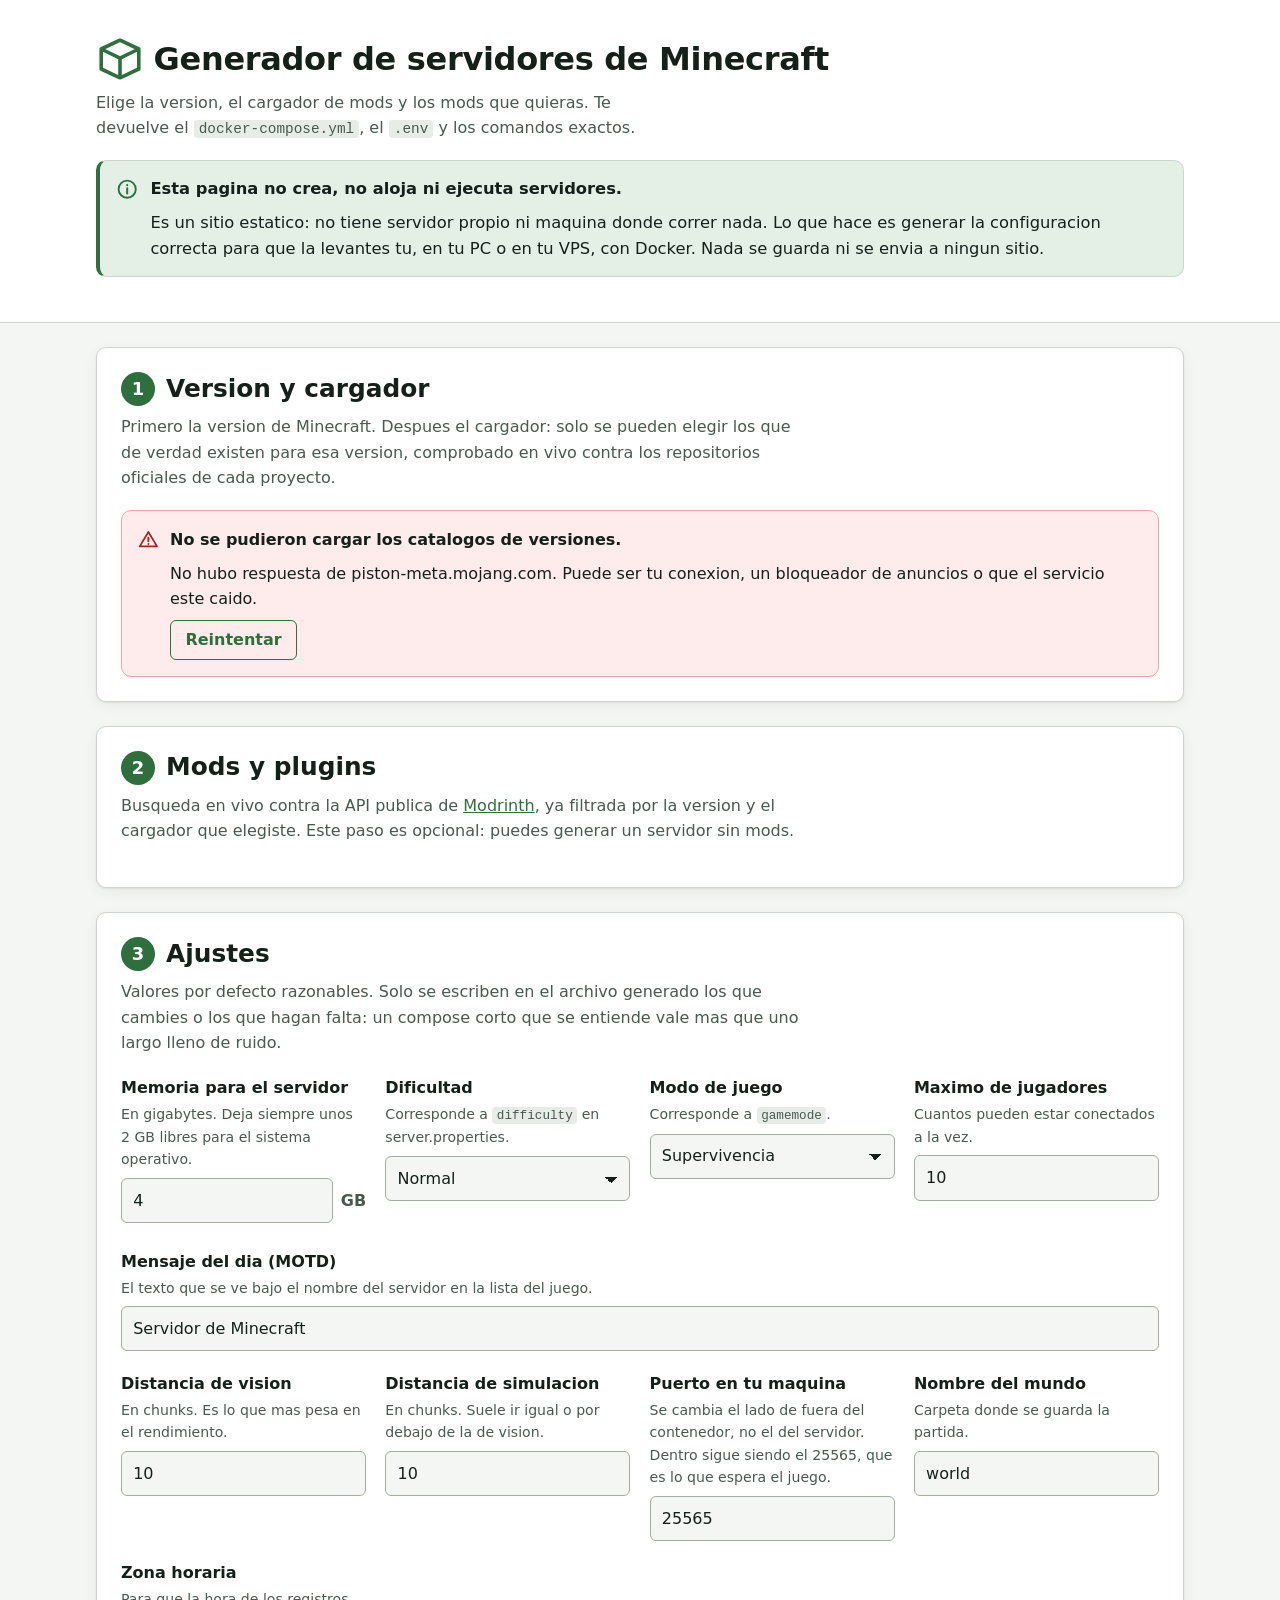
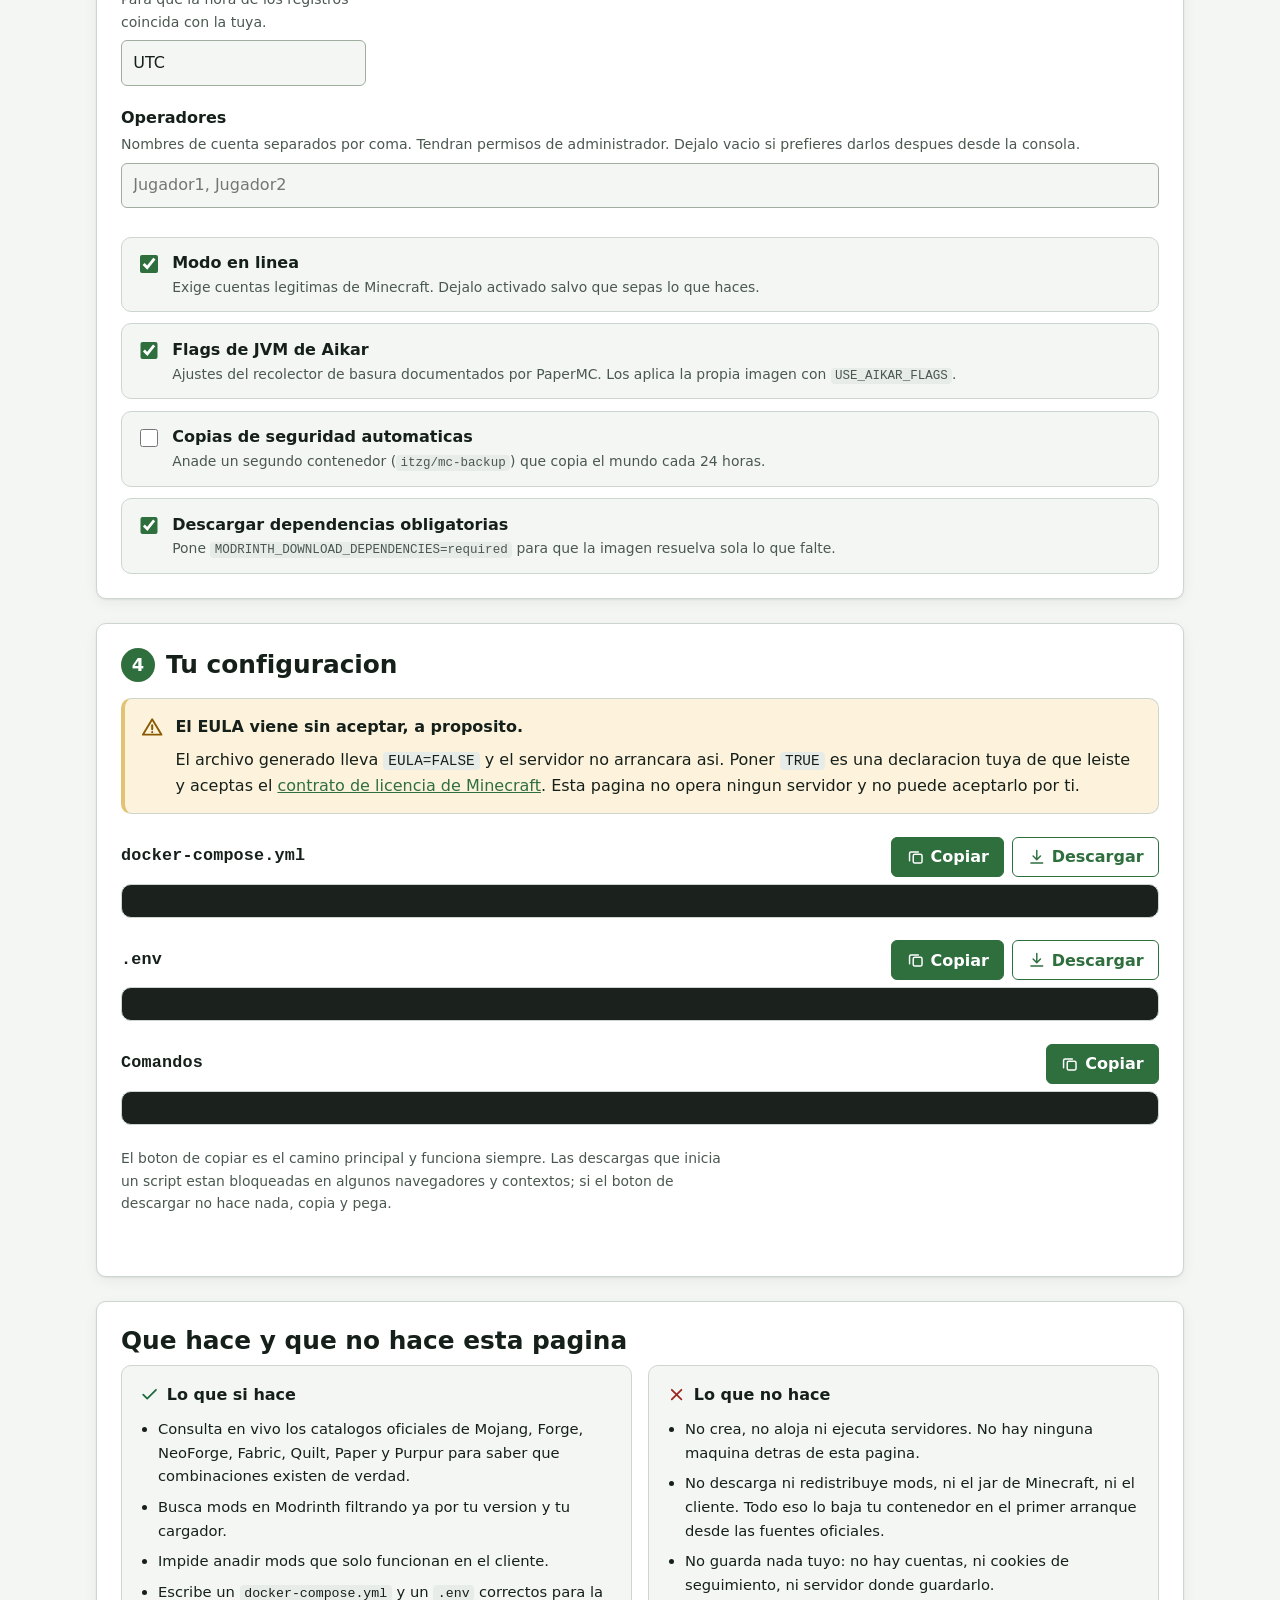
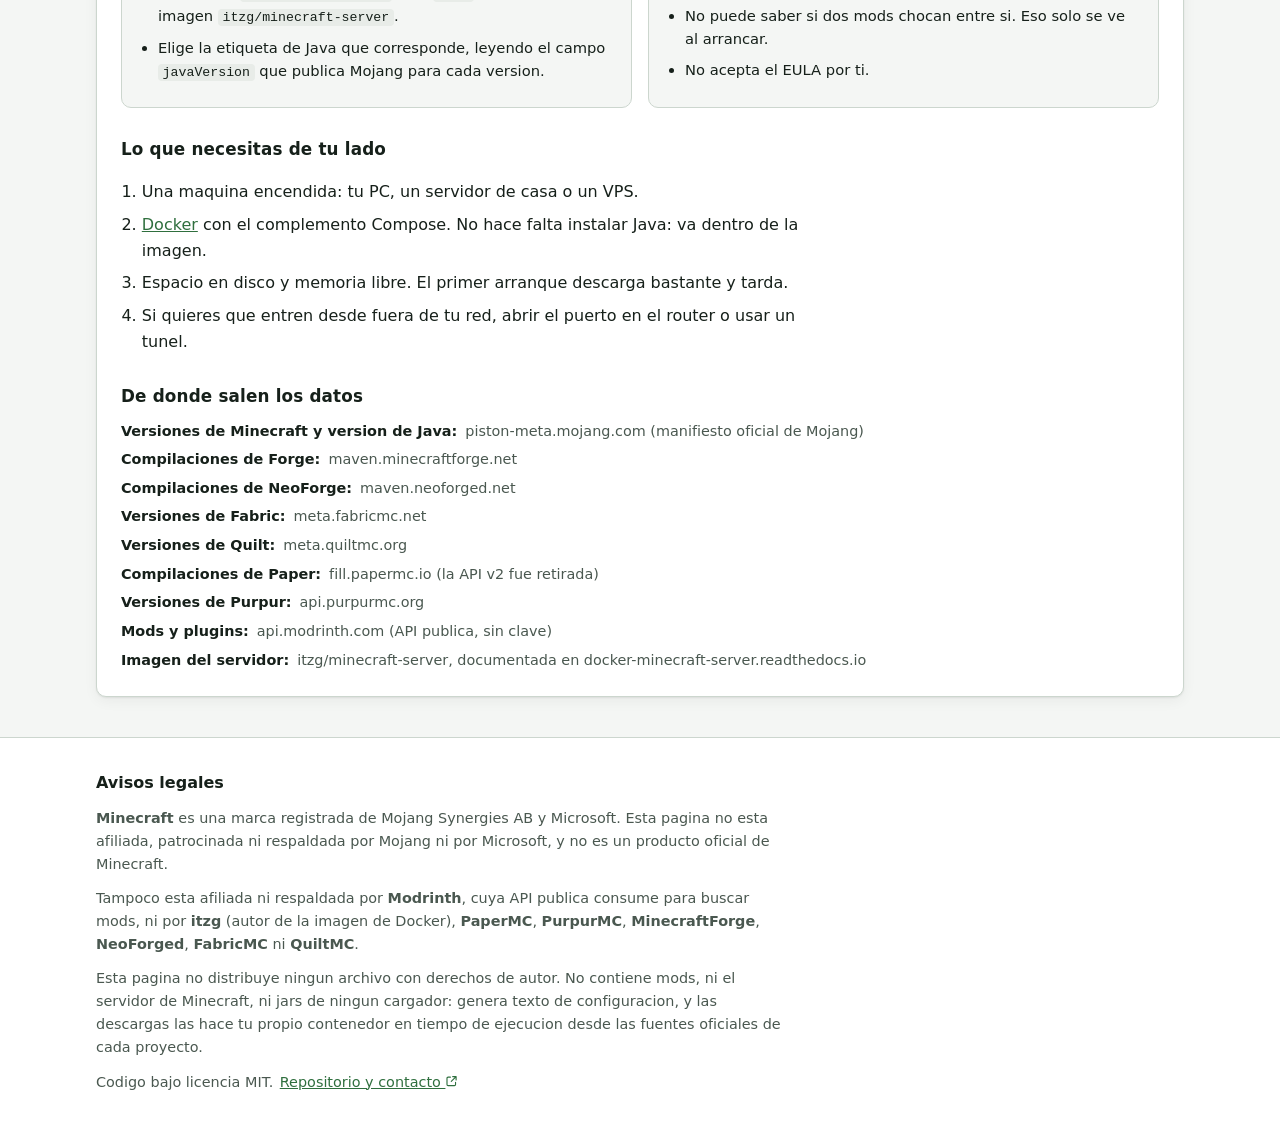
==== index.html @ 6fe2a216 "Convierte el repo en la pagina generadora de servidores La raiz pasa a ser una pagina web que genera" ====
<!doctype html>
<html lang="es">
<head>
<meta charset="utf-8">
<meta name="viewport" content="width=device-width, initial-scale=1">
<title>Generador de servidores de Minecraft</title>

<meta name="description" content="Genera la configuracion completa de un servidor de Minecraft: docker-compose.yml, .env y comandos. Elige version, cargador de mods y mods desde Modrinth. No aloja ni ejecuta servidores.">
<meta name="color-scheme" content="dark light">
<meta name="author" content="gui21657">

<meta property="og:type" content="website">
<meta property="og:site_name" content="Generador de servidores de Minecraft">
<meta property="og:title" content="Generador de servidores de Minecraft">
<meta property="og:description" content="Elige version, cargador y mods. La pagina te devuelve el docker-compose.yml, el .env y los comandos exactos. El servidor lo levantas tu.">
<meta property="og:url" content="https://gui21657.github.io/generador-minecraft/">
<meta property="og:image" content="https://gui21657.github.io/generador-minecraft/assets/img/og.png">
<meta property="og:image:width" content="1200">
<meta property="og:image:height" content="630">
<meta property="og:image:alt" content="Generador de servidores de Minecraft">
<meta property="og:locale" content="es_ES">
<meta name="twitter:card" content="summary_large_image">
<meta name="twitter:title" content="Generador de servidores de Minecraft">
<meta name="twitter:description" content="Genera docker-compose.yml, .env y comandos para tu servidor de Minecraft. No aloja ni ejecuta nada.">
<meta name="twitter:image" content="https://gui21657.github.io/generador-minecraft/assets/img/og.png">

<link rel="icon" href="assets/img/favicon.svg" type="image/svg+xml">
<link rel="canonical" href="https://gui21657.github.io/generador-minecraft/">
<link rel="stylesheet" href="assets/css/estilos.css">
</head>
<body>

<a class="saltar-al-contenido" href="#principal">Saltar al contenido</a>

<!--
  Iconos en SVG en linea. No se usan emojis ni glifos de texto como iconos:
  un emoji cambia de forma segun el sistema y no se puede teclear su color.
-->
<svg class="hoja-iconos" aria-hidden="true" focusable="false" xmlns="http://www.w3.org/2000/svg">
  <symbol id="i-check" viewBox="0 0 24 24"><path d="M20 6 9 17l-5-5" fill="none" stroke="currentColor" stroke-width="2.2" stroke-linecap="round" stroke-linejoin="round"/></symbol>
  <symbol id="i-cruz" viewBox="0 0 24 24"><path d="M18 6 6 18M6 6l12 12" fill="none" stroke="currentColor" stroke-width="2.2" stroke-linecap="round"/></symbol>
  <symbol id="i-aviso" viewBox="0 0 24 24"><path d="M12 3.5 22 20H2L12 3.5Z" fill="none" stroke="currentColor" stroke-width="2" stroke-linejoin="round"/><path d="M12 10v4.2M12 17.3v.1" fill="none" stroke="currentColor" stroke-width="2.2" stroke-linecap="round"/></symbol>
  <symbol id="i-info" viewBox="0 0 24 24"><circle cx="12" cy="12" r="9.2" fill="none" stroke="currentColor" stroke-width="2"/><path d="M12 11v5.5M12 7.6v.1" fill="none" stroke="currentColor" stroke-width="2.2" stroke-linecap="round"/></symbol>
  <symbol id="i-copiar" viewBox="0 0 24 24"><rect x="8.5" y="8.5" width="12" height="12" rx="2.2" fill="none" stroke="currentColor" stroke-width="2"/><path d="M15.5 5.5H5.5a2 2 0 0 0-2 2v10" fill="none" stroke="currentColor" stroke-width="2" stroke-linecap="round"/></symbol>
  <symbol id="i-descargar" viewBox="0 0 24 24"><path d="M12 3.5v12M7 11l5 5 5-5M4 20.5h16" fill="none" stroke="currentColor" stroke-width="2" stroke-linecap="round" stroke-linejoin="round"/></symbol>
  <symbol id="i-buscar" viewBox="0 0 24 24"><circle cx="11" cy="11" r="7" fill="none" stroke="currentColor" stroke-width="2"/><path d="m16.2 16.2 4.3 4.3" fill="none" stroke="currentColor" stroke-width="2" stroke-linecap="round"/></symbol>
  <symbol id="i-mas" viewBox="0 0 24 24"><path d="M12 5v14M5 12h14" fill="none" stroke="currentColor" stroke-width="2.2" stroke-linecap="round"/></symbol>
  <symbol id="i-quitar" viewBox="0 0 24 24"><path d="M4 7h16M9.5 7V4.8h5V7M6.5 7l1 13h9l1-13" fill="none" stroke="currentColor" stroke-width="2" stroke-linecap="round" stroke-linejoin="round"/></symbol>
  <symbol id="i-enlace" viewBox="0 0 24 24"><path d="M13.5 4.5H19.5V10.5M19.5 4.5 11 13" fill="none" stroke="currentColor" stroke-width="2" stroke-linecap="round" stroke-linejoin="round"/><path d="M18.5 14.5v4a2 2 0 0 1-2 2h-11a2 2 0 0 1-2-2v-11a2 2 0 0 1 2-2h4" fill="none" stroke="currentColor" stroke-width="2" stroke-linecap="round"/></symbol>
  <symbol id="i-bloque" viewBox="0 0 24 24"><path d="M12 2.6 21.4 7v10L12 21.4 2.6 17V7L12 2.6Z" fill="none" stroke="currentColor" stroke-width="1.8" stroke-linejoin="round"/><path d="M2.6 7 12 11.6 21.4 7M12 11.6v9.8" fill="none" stroke="currentColor" stroke-width="1.8" stroke-linejoin="round"/></symbol>
</svg>

<header class="cabecera">
  <div class="contenedor cabecera__interior">
    <h1 class="marca">
      <svg class="marca__icono" aria-hidden="true" focusable="false"><use href="#i-bloque"></use></svg>
      <span>Generador de servidores de Minecraft</span>
    </h1>
    <p class="cabecera__lema">
      Elige la version, el cargador de mods y los mods que quieras.
      Te devuelve el <code>docker-compose.yml</code>, el <code>.env</code> y los comandos exactos.
    </p>

    <div class="aviso aviso--destacado" role="note">
      <svg class="aviso__icono" aria-hidden="true" focusable="false"><use href="#i-info"></use></svg>
      <div>
        <p><strong>Esta pagina no crea, no aloja ni ejecuta servidores.</strong></p>
        <p>
          Es un sitio estatico: no tiene servidor propio ni maquina donde correr nada.
          Lo que hace es generar la configuracion correcta para que la levantes tu,
          en tu PC o en tu VPS, con Docker. Nada se guarda ni se envia a ningun sitio.
        </p>
      </div>
    </div>
  </div>
</header>

<main id="principal" class="contenedor">

  <!-- ====================== PASO 1: version y cargador ====================== -->
  <section class="paso" id="paso-version" aria-labelledby="t-paso1">
    <h2 class="paso__titulo" id="t-paso1"><span class="paso__numero">1</span> Version y cargador</h2>
    <p class="paso__intro">
      Primero la version de Minecraft. Despues el cargador: solo se pueden elegir los que
      de verdad existen para esa version, comprobado en vivo contra los repositorios
      oficiales de cada proyecto.
    </p>

    <div id="carga-catalogos" class="estado estado--cargando" role="status">
      <span class="girador" aria-hidden="true"></span>
      Consultando los catalogos oficiales de versiones y cargadores...
    </div>

    <div id="error-catalogos" class="estado estado--error" role="alert" hidden>
      <svg aria-hidden="true" focusable="false"><use href="#i-aviso"></use></svg>
      <div>
        <p><strong>No se pudieron cargar los catalogos de versiones.</strong></p>
        <p id="error-catalogos-detalle"></p>
        <button type="button" class="boton boton--secundario" id="reintentar-catalogos">Reintentar</button>
      </div>
    </div>

    <div id="bloque-version" hidden>
      <div class="campo">
        <label class="campo__etiqueta" for="version">Version de Minecraft</label>
        <p class="campo__ayuda" id="ayuda-version">
          Solo versiones estables (<em>release</em>). La lista y su orden vienen del manifiesto
          oficial de Mojang, no de una lista escrita a mano.
        </p>
        <select id="version" class="control" aria-describedby="ayuda-version"></select>
      </div>

      <p class="nota-version" id="nota-version" hidden></p>

      <fieldset class="campo campo--fieldset">
        <legend class="campo__etiqueta">Cargador</legend>
        <p class="campo__ayuda" id="ayuda-cargador">
          Un cargador en gris no existe para la version elegida. Pasa el raton
          o lee el texto de cada tarjeta para saber por que.
        </p>
        <div class="rejilla-cargadores" id="cargadores" role="radiogroup" aria-describedby="ayuda-cargador"></div>
      </fieldset>

      <div class="resumen-eleccion" id="resumen-eleccion" hidden></div>
    </div>
  </section>

  <!-- ============================ PASO 2: mods ============================= -->
  <section class="paso" id="paso-mods" aria-labelledby="t-paso2">
    <h2 class="paso__titulo" id="t-paso2"><span class="paso__numero">2</span> Mods y plugins</h2>
    <p class="paso__intro">
      Busqueda en vivo contra la API publica de <a href="https://modrinth.com/" rel="noopener noreferrer" target="_blank">Modrinth</a>,
      ya filtrada por la version y el cargador que elegiste. Este paso es opcional:
      puedes generar un servidor sin mods.
    </p>

    <div class="aviso" role="note" id="aviso-mods-desactivado" hidden>
      <svg class="aviso__icono" aria-hidden="true" focusable="false"><use href="#i-info"></use></svg>
      <div id="aviso-mods-desactivado-texto"></div>
    </div>

    <div id="bloque-mods" hidden>
      <div class="campo">
        <label class="campo__etiqueta" for="busqueda-mods">Buscar por nombre</label>
        <p class="campo__ayuda" id="ayuda-busqueda">
          Escribe al menos dos letras. Tambien puedes pegar el identificador exacto
          (el <em>slug</em> de la URL de Modrinth).
        </p>
        <div class="campo-busqueda">
          <svg class="campo-busqueda__icono" aria-hidden="true" focusable="false"><use href="#i-buscar"></use></svg>
          <input type="search" id="busqueda-mods" class="control control--busqueda" autocomplete="off"
                 placeholder="Por ejemplo: JEI, Create, Chunky" aria-describedby="ayuda-busqueda">
        </div>
      </div>

      <div id="resultados-mods" class="resultados" aria-live="polite" aria-busy="false"></div>
      <div id="paginacion-mods" class="paginacion" hidden>
        <button type="button" class="boton boton--secundario" id="mas-resultados">Ver mas resultados</button>
        <p class="paginacion__cuenta" id="cuenta-resultados"></p>
      </div>

      <h3 class="subtitulo">Mods elegidos <span class="contador" id="contador-mods">0</span></h3>
      <div id="dependencias" class="aviso aviso--atencion" role="status" hidden></div>
      <div id="incompatibles" class="aviso aviso--error" role="alert" hidden></div>
      <ul class="lista-elegidos" id="lista-elegidos">
        <li class="lista-elegidos__vacio" id="elegidos-vacio">
          Todavia no elegiste ningun mod. El servidor se generara sin mods.
        </li>
      </ul>
    </div>
  </section>

  <!-- =========================== PASO 3: ajustes =========================== -->
  <section class="paso" id="paso-ajustes" aria-labelledby="t-paso3">
    <h2 class="paso__titulo" id="t-paso3"><span class="paso__numero">3</span> Ajustes</h2>
    <p class="paso__intro">
      Valores por defecto razonables. Solo se escriben en el archivo generado los que
      cambies o los que hagan falta: un compose corto que se entiende vale mas que uno
      largo lleno de ruido.
    </p>

    <div class="rejilla-ajustes">
      <div class="campo">
        <label class="campo__etiqueta" for="memoria">Memoria para el servidor</label>
        <p class="campo__ayuda" id="ayuda-memoria">
          En gigabytes. Deja siempre unos 2 GB libres para el sistema operativo.
        </p>
        <div class="campo-unidad">
          <input type="number" id="memoria" class="control" min="1" max="64" step="1" value="4" aria-describedby="ayuda-memoria">
          <span class="campo-unidad__sufijo">GB</span>
        </div>
        <p class="campo__nota" id="nota-memoria"></p>
      </div>

      <div class="campo">
        <label class="campo__etiqueta" for="dificultad">Dificultad</label>
        <p class="campo__ayuda">Corresponde a <code>difficulty</code> en server.properties.</p>
        <select id="dificultad" class="control">
          <option value="peaceful">Pacifica</option>
          <option value="easy">Facil</option>
          <option value="normal" selected>Normal</option>
          <option value="hard">Dificil</option>
        </select>
      </div>

      <div class="campo">
        <label class="campo__etiqueta" for="modo-juego">Modo de juego</label>
        <p class="campo__ayuda">Corresponde a <code>gamemode</code>.</p>
        <select id="modo-juego" class="control">
          <option value="survival" selected>Supervivencia</option>
          <option value="creative">Creativo</option>
          <option value="adventure">Aventura</option>
          <option value="spectator">Espectador</option>
        </select>
      </div>

      <div class="campo">
        <label class="campo__etiqueta" for="max-jugadores">Maximo de jugadores</label>
        <p class="campo__ayuda">Cuantos pueden estar conectados a la vez.</p>
        <input type="number" id="max-jugadores" class="control" min="1" max="200" step="1" value="10">
      </div>

      <div class="campo campo--ancho">
        <label class="campo__etiqueta" for="motd">Mensaje del dia (MOTD)</label>
        <p class="campo__ayuda" id="ayuda-motd">
          El texto que se ve bajo el nombre del servidor en la lista del juego.
        </p>
        <input type="text" id="motd" class="control" maxlength="120" value="Servidor de Minecraft" aria-describedby="ayuda-motd">
      </div>

      <div class="campo">
        <label class="campo__etiqueta" for="distancia-vision">Distancia de vision</label>
        <p class="campo__ayuda">En chunks. Es lo que mas pesa en el rendimiento.</p>
        <input type="number" id="distancia-vision" class="control" min="3" max="32" step="1" value="10">
      </div>

      <div class="campo">
        <label class="campo__etiqueta" for="distancia-simulacion">Distancia de simulacion</label>
        <p class="campo__ayuda">En chunks. Suele ir igual o por debajo de la de vision.</p>
        <input type="number" id="distancia-simulacion" class="control" min="3" max="32" step="1" value="10">
      </div>

      <div class="campo">
        <label class="campo__etiqueta" for="puerto">Puerto en tu maquina</label>
        <p class="campo__ayuda" id="ayuda-puerto">
          Se cambia el lado de fuera del contenedor, no el del servidor. Dentro sigue
          siendo el 25565, que es lo que espera el juego.
        </p>
        <input type="number" id="puerto" class="control" min="1" max="65535" step="1" value="25565" aria-describedby="ayuda-puerto">
      </div>

      <div class="campo">
        <label class="campo__etiqueta" for="mundo">Nombre del mundo</label>
        <p class="campo__ayuda">Carpeta donde se guarda la partida.</p>
        <input type="text" id="mundo" class="control" value="world" maxlength="60">
      </div>

      <div class="campo">
        <label class="campo__etiqueta" for="zona-horaria">Zona horaria</label>
        <p class="campo__ayuda">Para que la hora de los registros coincida con la tuya.</p>
        <input type="text" id="zona-horaria" class="control" value="UTC" maxlength="60">
      </div>

      <div class="campo campo--ancho">
        <label class="campo__etiqueta" for="operadores">Operadores</label>
        <p class="campo__ayuda" id="ayuda-ops">
          Nombres de cuenta separados por coma. Tendran permisos de administrador.
          Dejalo vacio si prefieres darlos despues desde la consola.
        </p>
        <input type="text" id="operadores" class="control" placeholder="Jugador1, Jugador2" aria-describedby="ayuda-ops">
      </div>
    </div>

    <div class="opciones">
      <label class="opcion">
        <input type="checkbox" id="modo-online" checked>
        <span>
          <strong>Modo en linea</strong>
          <em>Exige cuentas legitimas de Minecraft. Dejalo activado salvo que sepas lo que haces.</em>
        </span>
      </label>

      <label class="opcion">
        <input type="checkbox" id="flags-aikar" checked>
        <span>
          <strong>Flags de JVM de Aikar</strong>
          <em>Ajustes del recolector de basura documentados por PaperMC. Los aplica la propia imagen con <code>USE_AIKAR_FLAGS</code>.</em>
        </span>
      </label>

      <label class="opcion">
        <input type="checkbox" id="copias">
        <span>
          <strong>Copias de seguridad automaticas</strong>
          <em>Anade un segundo contenedor (<code>itzg/mc-backup</code>) que copia el mundo cada 24 horas.</em>
        </span>
      </label>

      <label class="opcion">
        <input type="checkbox" id="deps-modrinth" checked>
        <span>
          <strong>Descargar dependencias obligatorias</strong>
          <em>Pone <code>MODRINTH_DOWNLOAD_DEPENDENCIES=required</code> para que la imagen resuelva sola lo que falte.</em>
        </span>
      </label>
    </div>
  </section>

  <!-- =========================== PASO 4: salida ============================ -->
  <section class="paso" id="paso-salida" aria-labelledby="t-paso4">
    <h2 class="paso__titulo" id="t-paso4"><span class="paso__numero">4</span> Tu configuracion</h2>

    <div class="aviso aviso--atencion" role="note">
      <svg class="aviso__icono" aria-hidden="true" focusable="false"><use href="#i-aviso"></use></svg>
      <div>
        <p><strong>El EULA viene sin aceptar, a proposito.</strong></p>
        <p>
          El archivo generado lleva <code>EULA=FALSE</code> y el servidor no arrancara asi.
          Poner <code>TRUE</code> es una declaracion tuya de que leiste y aceptas el
          <a href="https://aka.ms/MinecraftEULA" rel="noopener noreferrer" target="_blank">contrato de licencia de Minecraft</a>.
          Esta pagina no opera ningun servidor y no puede aceptarlo por ti.
        </p>
      </div>
    </div>

    <div class="salida">
      <div class="salida__cabecera">
        <h3 class="subtitulo" id="t-compose">docker-compose.yml</h3>
        <div class="salida__acciones">
          <button type="button" class="boton" data-copiar="codigo-compose">
            <svg aria-hidden="true" focusable="false"><use href="#i-copiar"></use></svg> Copiar
          </button>
          <button type="button" class="boton boton--secundario" data-descargar="compose">
            <svg aria-hidden="true" focusable="false"><use href="#i-descargar"></use></svg> Descargar
          </button>
        </div>
      </div>
      <pre class="codigo" tabindex="0" aria-labelledby="t-compose"><code id="codigo-compose"></code></pre>
    </div>

    <div class="salida">
      <div class="salida__cabecera">
        <h3 class="subtitulo" id="t-env">.env</h3>
        <div class="salida__acciones">
          <button type="button" class="boton" data-copiar="codigo-env">
            <svg aria-hidden="true" focusable="false"><use href="#i-copiar"></use></svg> Copiar
          </button>
          <button type="button" class="boton boton--secundario" data-descargar="env">
            <svg aria-hidden="true" focusable="false"><use href="#i-descargar"></use></svg> Descargar
          </button>
        </div>
      </div>
      <pre class="codigo" tabindex="0" aria-labelledby="t-env"><code id="codigo-env"></code></pre>
    </div>

    <div class="salida">
      <div class="salida__cabecera">
        <h3 class="subtitulo" id="t-comandos">Comandos</h3>
        <div class="salida__acciones">
          <button type="button" class="boton" data-copiar="codigo-comandos">
            <svg aria-hidden="true" focusable="false"><use href="#i-copiar"></use></svg> Copiar
          </button>
        </div>
      </div>
      <pre class="codigo" tabindex="0" aria-labelledby="t-comandos"><code id="codigo-comandos"></code></pre>
    </div>

    <p class="nota-descarga">
      El boton de copiar es el camino principal y funciona siempre. Las descargas que
      inicia un script estan bloqueadas en algunos navegadores y contextos; si el boton
      de descargar no hace nada, copia y pega.
    </p>
    <p aria-live="polite" class="aviso-copia" id="aviso-copia"></p>
  </section>

  <!-- ========================= Seccion honesta ============================= -->
  <section class="paso paso--texto" id="como-funciona" aria-labelledby="t-como">
    <h2 class="paso__titulo" id="t-como">Que hace y que no hace esta pagina</h2>

    <div class="dos-columnas">
      <div class="tarjeta-texto tarjeta-texto--si">
        <h3><svg aria-hidden="true" focusable="false"><use href="#i-check"></use></svg> Lo que si hace</h3>
        <ul>
          <li>Consulta en vivo los catalogos oficiales de Mojang, Forge, NeoForge, Fabric, Quilt, Paper y Purpur para saber que combinaciones existen de verdad.</li>
          <li>Busca mods en Modrinth filtrando ya por tu version y tu cargador.</li>
          <li>Impide anadir mods que solo funcionan en el cliente.</li>
          <li>Escribe un <code>docker-compose.yml</code> y un <code>.env</code> correctos para la imagen <code>itzg/minecraft-server</code>.</li>
          <li>Elige la etiqueta de Java que corresponde, leyendo el campo <code>javaVersion</code> que publica Mojang para cada version.</li>
        </ul>
      </div>
      <div class="tarjeta-texto tarjeta-texto--no">
        <h3><svg aria-hidden="true" focusable="false"><use href="#i-cruz"></use></svg> Lo que no hace</h3>
        <ul>
          <li>No crea, no aloja ni ejecuta servidores. No hay ninguna maquina detras de esta pagina.</li>
          <li>No descarga ni redistribuye mods, ni el jar de Minecraft, ni el cliente. Todo eso lo baja tu contenedor en el primer arranque desde las fuentes oficiales.</li>
          <li>No guarda nada tuyo: no hay cuentas, ni cookies de seguimiento, ni servidor donde guardarlo.</li>
          <li>No puede saber si dos mods chocan entre si. Eso solo se ve al arrancar.</li>
          <li>No acepta el EULA por ti.</li>
        </ul>
      </div>
    </div>

    <h3 class="subtitulo">Lo que necesitas de tu lado</h3>
    <ol class="lista-pasos">
      <li>Una maquina encendida: tu PC, un servidor de casa o un VPS.</li>
      <li><a href="https://docs.docker.com/get-docker/" rel="noopener noreferrer" target="_blank">Docker</a> con el complemento Compose. No hace falta instalar Java: va dentro de la imagen.</li>
      <li>Espacio en disco y memoria libre. El primer arranque descarga bastante y tarda.</li>
      <li>Si quieres que entren desde fuera de tu red, abrir el puerto en el router o usar un tunel.</li>
    </ol>

    <h3 class="subtitulo">De donde salen los datos</h3>
    <ul class="lista-fuentes" id="lista-fuentes"></ul>
  </section>

</main>

<footer class="pie">
  <div class="contenedor">
    <h2 class="pie__titulo">Avisos legales</h2>
    <p>
      <strong>Minecraft</strong> es una marca registrada de Mojang Synergies AB y Microsoft.
      Esta pagina no esta afiliada, patrocinada ni respaldada por Mojang ni por Microsoft,
      y no es un producto oficial de Minecraft.
    </p>
    <p>
      Tampoco esta afiliada ni respaldada por <strong>Modrinth</strong>, cuya API publica
      consume para buscar mods, ni por <strong>itzg</strong> (autor de la imagen de Docker),
      <strong>PaperMC</strong>, <strong>PurpurMC</strong>, <strong>MinecraftForge</strong>,
      <strong>NeoForged</strong>, <strong>FabricMC</strong> ni <strong>QuiltMC</strong>.
    </p>
    <p>
      Esta pagina no distribuye ningun archivo con derechos de autor. No contiene mods,
      ni el servidor de Minecraft, ni jars de ningun cargador: genera texto de
      configuracion, y las descargas las hace tu propio contenedor en tiempo de ejecucion
      desde las fuentes oficiales de cada proyecto.
    </p>
    <p class="pie__meta">
      Codigo bajo licencia MIT.
      <a href="https://github.com/gui21657/generador-minecraft" rel="noopener noreferrer" target="_blank">
        Repositorio y contacto
        <svg class="icono-en-linea" aria-hidden="true" focusable="false"><use href="#i-enlace"></use></svg>
      </a>
    </p>
  </div>
</footer>

<script src="assets/js/api.js"></script>
<script src="assets/js/compat.js"></script>
<script src="assets/js/generador.js"></script>
<script src="assets/js/mods.js"></script>
<script src="assets/js/app.js"></script>
</body>
</html>
---- assets/css/estilos.css ----
/* ==========================================================================
   Generador de servidores de Minecraft
   Hoja de estilos unica. Sin framework y sin compilacion: el sitio se publica
   tal cual en GitHub Pages, asi que todo lo que hay aqui tiene que funcionar
   en el navegador sin ningun paso previo.
   ========================================================================== */

/* --------------------------------------------------------------------------
   Paleta. Se define entera en :root (tema claro) y solo se redefinen los
   tokens en el bloque oscuro. Asi ningun color vive unicamente dentro de una
   media query: si el navegador no la evalua, la pagina sigue teniendo colores.
   -------------------------------------------------------------------------- */
:root {
  color-scheme: light dark;

  --fondo: #f4f6f4;
  --fondo-alterno: #ffffff;
  --fondo-hundido: #e8ece8;
  --fondo-codigo: #1b211c;

  --texto: #16201a;
  --texto-suave: #4a5850;
  --texto-codigo: #dfe7e0;

  --borde: #ccd6ce;
  --borde-fuerte: #9fae9f;

  --acento: #2f6f3e;
  --acento-claro: #e4f0e6;
  --acento-texto: #ffffff;

  --aviso: #8a5a00;
  --aviso-fondo: #fdf3dd;
  --aviso-borde: #e2c274;

  --error: #9c2620;
  --error-fondo: #fdeceb;
  --error-borde: #e7a9a5;

  --exito: #1f6b3f;

  --radio: 10px;
  --radio-chico: 6px;
  --sombra: 0 1px 2px rgba(16, 26, 20, .07), 0 4px 14px rgba(16, 26, 20, .05);

  --ancho: 68rem;
  --tipografia: "Segoe UI", system-ui, -apple-system, "Helvetica Neue", Arial, sans-serif;
  --mono: ui-monospace, "Cascadia Mono", "Consolas", "Liberation Mono", monospace;
}

@media (prefers-color-scheme: dark) {
  :root {
    --fondo: #121614;
    --fondo-alterno: #1a201c;
    --fondo-hundido: #0d100e;
    --fondo-codigo: #0d100e;

    --texto: #e8eee9;
    --texto-suave: #a6b3aa;
    --texto-codigo: #dfe7e0;

    --borde: #2c352e;
    --borde-fuerte: #46544a;

    --acento: #6dc07f;
    --acento-claro: #1d2a20;
    --acento-texto: #08130c;

    --aviso: #f0c86a;
    --aviso-fondo: #2a2312;
    --aviso-borde: #5c4a1d;

    --error: #f0918a;
    --error-fondo: #2c1614;
    --error-borde: #5e2b27;

    --exito: #6dc07f;

    --sombra: 0 1px 2px rgba(0, 0, 0, .4), 0 4px 14px rgba(0, 0, 0, .3);
  }
}

* { box-sizing: border-box; }

/* El atributo hidden lo pone la hoja del navegador como display:none, y
   cualquier clase propia con display:flex o display:grid lo pisa. Sin esta
   linea, los bloques ocultos se quedan a la vista. */
[hidden] { display: none !important; }

html { -webkit-text-size-adjust: 100%; }

body {
  margin: 0;
  background: var(--fondo);
  color: var(--texto);
  font-family: var(--tipografia);
  font-size: 1rem;
  line-height: 1.6;
}

.hoja-iconos { display: none; }

svg { fill: none; }

code, pre, .mono { font-family: var(--mono); }

code {
  background: var(--fondo-hundido);
  border-radius: 4px;
  padding: .08em .35em;
  font-size: .9em;
  word-break: break-word;
}

a { color: var(--acento); }
a:hover { text-decoration-thickness: 2px; }

/* Foco visible en todo lo enfocable. Nunca se quita el contorno sin sustituto. */
:focus-visible {
  outline: 3px solid var(--acento);
  outline-offset: 2px;
  border-radius: var(--radio-chico);
}

.saltar-al-contenido {
  position: absolute;
  left: -9999px;
  top: 0;
  background: var(--acento);
  color: var(--acento-texto);
  padding: .7rem 1.1rem;
  z-index: 50;
  font-weight: 600;
}
.saltar-al-contenido:focus {
  left: .5rem;
  top: .5rem;
}

.contenedor {
  width: min(100% - 2rem, var(--ancho));
  margin-inline: auto;
}

/* -------------------------------- Cabecera -------------------------------- */
.cabecera {
  background: var(--fondo-alterno);
  border-bottom: 1px solid var(--borde);
  padding: 2.2rem 0 1.8rem;
}
.marca {
  display: flex;
  align-items: center;
  gap: .6rem;
  margin: 0 0 .4rem;
  font-size: clamp(1.4rem, 1.1rem + 1.4vw, 2rem);
  font-weight: 700;
  letter-spacing: -.01em;
  line-height: 1.2;
}
.marca__icono {
  width: 1.5em;
  height: 1.5em;
  flex: 0 0 auto;
  color: var(--acento);
}
.cabecera__lema {
  margin: 0 0 1.2rem;
  color: var(--texto-suave);
  max-width: 54ch;
}

/* --------------------------------- Avisos --------------------------------- */
.aviso {
  display: flex;
  gap: .75rem;
  align-items: flex-start;
  background: var(--acento-claro);
  border: 1px solid var(--borde);
  border-left: 4px solid var(--acento);
  border-radius: var(--radio);
  padding: .9rem 1rem;
  margin: 1rem 0;
}
.aviso p { margin: 0 0 .5rem; }
.aviso p:last-child { margin-bottom: 0; }
.aviso__icono, .aviso > svg {
  width: 1.4rem;
  height: 1.4rem;
  flex: 0 0 auto;
  margin-top: .15rem;
  color: var(--acento);
}
.aviso--destacado { font-size: 1.02rem; }
.aviso--atencion {
  background: var(--aviso-fondo);
  border-left-color: var(--aviso-borde);
}
.aviso--atencion .aviso__icono, .aviso--atencion > svg { color: var(--aviso); }
.aviso--error {
  background: var(--error-fondo);
  border-left-color: var(--error-borde);
}
.aviso--error .aviso__icono, .aviso--error > svg { color: var(--error); }

/* --------------------------------- Pasos ---------------------------------- */
.paso {
  background: var(--fondo-alterno);
  border: 1px solid var(--borde);
  border-radius: var(--radio);
  box-shadow: var(--sombra);
  padding: 1.5rem;
  margin: 1.5rem 0;
}
.paso__titulo {
  display: flex;
  align-items: center;
  gap: .7rem;
  margin: 0 0 .5rem;
  font-size: clamp(1.2rem, 1.05rem + .7vw, 1.55rem);
  line-height: 1.25;
}
.paso__numero {
  display: grid;
  place-items: center;
  width: 1.9em;
  height: 1.9em;
  flex: 0 0 auto;
  border-radius: 50%;
  background: var(--acento);
  color: var(--acento-texto);
  font-size: .72em;
  font-weight: 700;
}
.paso__intro {
  margin: 0 0 1.2rem;
  color: var(--texto-suave);
  max-width: 68ch;
}
.subtitulo {
  margin: 1.6rem 0 .6rem;
  font-size: 1.05rem;
  letter-spacing: .01em;
}

/* --------------------------------- Campos --------------------------------- */
.campo { margin: 0 0 1.2rem; }
.campo--fieldset { border: 0; padding: 0; margin-inline: 0; }
.campo__etiqueta {
  display: block;
  font-weight: 600;
  margin-bottom: .15rem;
  padding: 0;
}
.campo__ayuda {
  margin: 0 0 .45rem;
  font-size: .88rem;
  color: var(--texto-suave);
}
.campo__nota {
  margin: .4rem 0 0;
  font-size: .85rem;
  color: var(--texto-suave);
}
.control {
  width: 100%;
  font: inherit;
  color: var(--texto);
  background: var(--fondo);
  border: 1px solid var(--borde-fuerte);
  border-radius: var(--radio-chico);
  padding: .55rem .7rem;
  min-height: 2.75rem;
}
.control:hover { border-color: var(--acento); }
select.control {
  appearance: none;
  background-image: linear-gradient(45deg, transparent 50%, currentColor 50%),
                    linear-gradient(135deg, currentColor 50%, transparent 50%);
  background-position: calc(100% - 1.15rem) 1.22rem, calc(100% - .8rem) 1.22rem;
  background-size: .38rem .38rem, .38rem .38rem;
  background-repeat: no-repeat;
  padding-right: 2.2rem;
}
.campo-unidad { display: flex; align-items: center; gap: .5rem; }
.campo-unidad__sufijo { color: var(--texto-suave); font-weight: 600; }
.campo-busqueda { position: relative; }
.campo-busqueda__icono {
  position: absolute;
  left: .7rem;
  top: 50%;
  transform: translateY(-50%);
  width: 1.15rem;
  height: 1.15rem;
  color: var(--texto-suave);
  pointer-events: none;
}
.control--busqueda { padding-left: 2.4rem; }

.rejilla-ajustes {
  display: grid;
  grid-template-columns: repeat(auto-fit, minmax(15rem, 1fr));
  gap: 0 1.2rem;
}
.campo--ancho { grid-column: 1 / -1; }

.opciones {
  display: grid;
  gap: .7rem;
  margin-top: .6rem;
}
.opcion {
  display: flex;
  gap: .7rem;
  align-items: flex-start;
  padding: .8rem .9rem;
  border: 1px solid var(--borde);
  border-radius: var(--radio);
  background: var(--fondo);
  cursor: pointer;
}
.opcion:hover { border-color: var(--acento); }
.opcion input { margin-top: .3rem; width: 1.1rem; height: 1.1rem; flex: 0 0 auto; accent-color: var(--acento); }
.opcion strong { display: block; }
.opcion em {
  display: block;
  font-style: normal;
  font-size: .87rem;
  color: var(--texto-suave);
}

/* ------------------------------- Cargadores ------------------------------- */
.rejilla-cargadores {
  display: grid;
  grid-template-columns: repeat(auto-fit, minmax(13.5rem, 1fr));
  gap: .7rem;
}
.cargador {
  position: relative;
  display: block;
  border: 2px solid var(--borde);
  border-radius: var(--radio);
  background: var(--fondo);
  padding: .85rem .9rem;
  cursor: pointer;
}
.cargador:hover { border-color: var(--acento); }
.cargador input {
  position: absolute;
  opacity: 0;
  width: 1px;
  height: 1px;
}
.cargador:has(input:checked) {
  border-color: var(--acento);
  background: var(--acento-claro);
}
.cargador:has(input:focus-visible) {
  outline: 3px solid var(--acento);
  outline-offset: 2px;
}
.cargador--no {
  cursor: not-allowed;
  opacity: .62;
  background: var(--fondo-hundido);
}
.cargador--no:hover { border-color: var(--borde); }
.cargador__nombre {
  display: flex;
  align-items: center;
  justify-content: space-between;
  gap: .5rem;
  font-weight: 700;
}
.cargador__desc {
  margin: .25rem 0 0;
  font-size: .85rem;
  color: var(--texto-suave);
}
.cargador__estado {
  margin: .4rem 0 0;
  font-size: .82rem;
  font-weight: 600;
}
.cargador__estado--si { color: var(--exito); }
.cargador__estado--beta { color: var(--aviso); }
.cargador__estado--no { color: var(--error); }

.etiqueta-mini {
  display: inline-block;
  font-size: .7rem;
  font-weight: 700;
  text-transform: uppercase;
  letter-spacing: .04em;
  padding: .1rem .4rem;
  border-radius: 999px;
  border: 1px solid currentColor;
  white-space: nowrap;
}
.etiqueta-mini--aviso { color: var(--aviso); }
.etiqueta-mini--error { color: var(--error); }
.etiqueta-mini--ok { color: var(--exito); }

.nota-version {
  margin: -.4rem 0 1.2rem;
  font-size: .9rem;
  color: var(--texto-suave);
}

.resumen-eleccion {
  margin-top: 1rem;
  padding: .9rem 1rem;
  border: 1px solid var(--borde);
  border-radius: var(--radio);
  background: var(--fondo);
}
.resumen-eleccion dl {
  display: grid;
  grid-template-columns: auto 1fr;
  gap: .3rem .9rem;
  margin: 0;
  font-size: .92rem;
}
.resumen-eleccion dt { color: var(--texto-suave); }
.resumen-eleccion dd { margin: 0; font-weight: 600; word-break: break-word; }

/* --------------------------------- Botones -------------------------------- */
.boton {
  display: inline-flex;
  align-items: center;
  justify-content: center;
  gap: .4rem;
  font: inherit;
  font-weight: 600;
  line-height: 1.2;
  border: 1px solid var(--acento);
  border-radius: var(--radio-chico);
  background: var(--acento);
  color: var(--acento-texto);
  padding: .55rem .9rem;
  min-height: 2.5rem;
  cursor: pointer;
}
.boton:hover { filter: brightness(1.08); }
.boton:disabled { opacity: .5; cursor: not-allowed; filter: none; }
.boton svg { width: 1.1em; height: 1.1em; flex: 0 0 auto; }
.boton--secundario {
  background: transparent;
  color: var(--acento);
}
.boton--peligro {
  background: transparent;
  border-color: var(--borde-fuerte);
  color: var(--texto-suave);
}
.boton--peligro:hover { border-color: var(--error); color: var(--error); filter: none; }
.boton--chico { padding: .35rem .6rem; min-height: 2.1rem; font-size: .85rem; }

/* --------------------------------- Estados -------------------------------- */
.estado {
  display: flex;
  gap: .7rem;
  align-items: flex-start;
  padding: 1rem;
  border-radius: var(--radio);
  border: 1px dashed var(--borde-fuerte);
  color: var(--texto-suave);
}
.estado p { margin: 0 0 .5rem; }
.estado svg { width: 1.3rem; height: 1.3rem; flex: 0 0 auto; margin-top: .1rem; }
.estado--error {
  border-style: solid;
  border-color: var(--error-borde);
  background: var(--error-fondo);
  color: var(--texto);
}
.estado--error svg { color: var(--error); }
.estado--vacio { text-align: center; display: block; }

.girador {
  width: 1.1rem;
  height: 1.1rem;
  flex: 0 0 auto;
  margin-top: .2rem;
  border: 2px solid var(--borde-fuerte);
  border-top-color: var(--acento);
  border-radius: 50%;
  animation: girar .8s linear infinite;
}
@keyframes girar { to { transform: rotate(360deg); } }
@media (prefers-reduced-motion: reduce) {
  .girador { animation-duration: 2.4s; }
}

/* -------------------------------- Resultados ------------------------------ */
.resultados { display: grid; gap: .6rem; }
.mod {
  display: grid;
  grid-template-columns: 3rem 1fr auto;
  gap: .8rem;
  align-items: start;
  border: 1px solid var(--borde);
  border-radius: var(--radio);
  background: var(--fondo);
  padding: .8rem;
}
.mod__icono {
  width: 3rem;
  height: 3rem;
  border-radius: var(--radio-chico);
  background: var(--fondo-hundido);
  object-fit: contain;
}
.mod__cuerpo { min-width: 0; }
.mod__titulo {
  margin: 0;
  font-size: 1rem;
  font-weight: 700;
  display: flex;
  flex-wrap: wrap;
  align-items: center;
  gap: .4rem;
}
.mod__autor { font-weight: 400; color: var(--texto-suave); font-size: .85rem; }
.mod__desc {
  margin: .25rem 0 0;
  font-size: .88rem;
  color: var(--texto-suave);
  display: -webkit-box;
  -webkit-line-clamp: 2;
  -webkit-box-orient: vertical;
  overflow: hidden;
}
.mod__datos {
  margin: .35rem 0 0;
  font-size: .82rem;
  color: var(--texto-suave);
  display: flex;
  flex-wrap: wrap;
  gap: .3rem .9rem;
}
.mod__motivo {
  margin: .35rem 0 0;
  font-size: .84rem;
  color: var(--error);
}
.mod__acciones { display: flex; flex-direction: column; gap: .35rem; align-items: stretch; }

.paginacion {
  display: flex;
  align-items: center;
  gap: 1rem;
  flex-wrap: wrap;
  margin-top: .8rem;
}
.paginacion__cuenta { margin: 0; font-size: .85rem; color: var(--texto-suave); }

.contador {
  display: inline-block;
  min-width: 1.6em;
  padding: 0 .45em;
  border-radius: 999px;
  background: var(--acento);
  color: var(--acento-texto);
  font-size: .8rem;
  text-align: center;
  vertical-align: middle;
}

.lista-elegidos { list-style: none; margin: 0; padding: 0; display: grid; gap: .5rem; }
.lista-elegidos__vacio {
  border: 1px dashed var(--borde-fuerte);
  border-radius: var(--radio);
  padding: 1rem;
  text-align: center;
  color: var(--texto-suave);
  font-size: .92rem;
}
.elegido {
  display: flex;
  align-items: center;
  gap: .7rem;
  border: 1px solid var(--borde);
  border-radius: var(--radio);
  background: var(--fondo);
  padding: .55rem .7rem;
}
.elegido__icono { width: 2rem; height: 2rem; border-radius: 4px; background: var(--fondo-hundido); flex: 0 0 auto; object-fit: contain; }
.elegido__texto { flex: 1 1 auto; min-width: 0; }
.elegido__nombre { display: block; font-weight: 600; overflow-wrap: anywhere; }
.elegido__slug { display: block; font-size: .8rem; color: var(--texto-suave); font-family: var(--mono); overflow-wrap: anywhere; }

/* ---------------------------------- Salida -------------------------------- */
.salida { margin: 1.4rem 0; }
.salida__cabecera {
  display: flex;
  flex-wrap: wrap;
  align-items: center;
  justify-content: space-between;
  gap: .6rem;
  margin-bottom: .45rem;
}
.salida__cabecera .subtitulo { margin: 0; font-family: var(--mono); }
.salida__acciones { display: flex; gap: .5rem; flex-wrap: wrap; }

.codigo {
  margin: 0;
  background: var(--fondo-codigo);
  color: var(--texto-codigo);
  border: 1px solid var(--borde);
  border-radius: var(--radio);
  padding: 1rem;
  overflow-x: auto;
  font-size: .86rem;
  line-height: 1.55;
  tab-size: 2;
}
.codigo code { background: none; padding: 0; font-size: inherit; white-space: pre; }

/* Resaltado del YAML. Colores fijos: el bloque de codigo tiene fondo oscuro
   propio en los dos temas, asi que no dependen de la paleta. */
.y-com { color: #8fa596; font-style: italic; }
.y-cla { color: #8ec7f0; }
.y-val { color: #f3d78b; }
.y-num { color: #cfa2f0; }
.y-gui { color: #79b083; }

.nota-descarga {
  font-size: .87rem;
  color: var(--texto-suave);
  max-width: 68ch;
}
.aviso-copia {
  min-height: 1.5rem;
  margin: .2rem 0 0;
  font-size: .9rem;
  font-weight: 600;
  color: var(--exito);
}

/* ------------------------------ Texto final ------------------------------- */
.dos-columnas {
  display: grid;
  grid-template-columns: repeat(auto-fit, minmax(17rem, 1fr));
  gap: 1rem;
}
.tarjeta-texto {
  border: 1px solid var(--borde);
  border-radius: var(--radio);
  padding: 1rem 1.1rem;
  background: var(--fondo);
}
.tarjeta-texto h3 {
  display: flex;
  align-items: center;
  gap: .5rem;
  margin: 0 0 .6rem;
  font-size: 1rem;
}
.tarjeta-texto h3 svg { width: 1.2rem; height: 1.2rem; flex: 0 0 auto; }
.tarjeta-texto--si h3 svg { color: var(--exito); }
.tarjeta-texto--no h3 svg { color: var(--error); }
.tarjeta-texto ul { margin: 0; padding-left: 1.15rem; }
.tarjeta-texto li { margin-bottom: .45rem; font-size: .92rem; }

.lista-pasos { padding-left: 1.3rem; max-width: 68ch; }
.lista-pasos li { margin-bottom: .45rem; }

.lista-fuentes {
  list-style: none;
  margin: 0;
  padding: 0;
  display: grid;
  gap: .35rem;
  font-size: .9rem;
}
.lista-fuentes li {
  display: flex;
  flex-wrap: wrap;
  gap: .1rem .5rem;
}
.lista-fuentes strong { font-weight: 600; }
.lista-fuentes span { color: var(--texto-suave); }

.paso--texto .subtitulo { margin-top: 1.8rem; }

/* ----------------------------------- Pie ---------------------------------- */
.pie {
  background: var(--fondo-alterno);
  border-top: 1px solid var(--borde);
  margin-top: 2.5rem;
  padding: 2rem 0 2.5rem;
  color: var(--texto-suave);
  font-size: .9rem;
}
.pie__titulo { font-size: 1rem; margin: 0 0 .7rem; color: var(--texto); }
.pie p { margin: 0 0 .7rem; max-width: 76ch; }
.pie__meta { display: flex; flex-wrap: wrap; gap: .4rem; align-items: center; }
.icono-en-linea { width: .95em; height: .95em; vertical-align: -.1em; }

/* ------------------------------ Pagina 404 -------------------------------- */
.error-404 {
  text-align: center;
  padding: 4rem 0;
}
.error-404 h1 { font-size: clamp(1.6rem, 1.2rem + 2vw, 2.4rem); margin: 0 0 .6rem; }
.error-404 p { color: var(--texto-suave); max-width: 52ch; margin: 0 auto 1.2rem; }
.error-404 .marca { justify-content: center; }

/* ------------------------- Pantallas estrechas ---------------------------- */
@media (max-width: 40rem) {
  .paso { padding: 1.1rem; border-radius: 8px; }
  .contenedor { width: min(100% - 1.5rem, var(--ancho)); }
  .mod {
    grid-template-columns: 2.5rem 1fr;
    grid-template-areas: "icono cuerpo" "acciones acciones";
  }
  .mod__icono { width: 2.5rem; height: 2.5rem; grid-area: icono; }
  .mod__cuerpo { grid-area: cuerpo; }
  .mod__acciones { grid-area: acciones; flex-direction: row; }
  .mod__acciones .boton { flex: 1 1 auto; }
  .salida__acciones .boton { flex: 1 1 auto; }
  .codigo { font-size: .8rem; padding: .8rem; }
  .resumen-eleccion dl { grid-template-columns: 1fr; gap: 0 0; }
  .resumen-eleccion dd { margin-bottom: .45rem; }
}
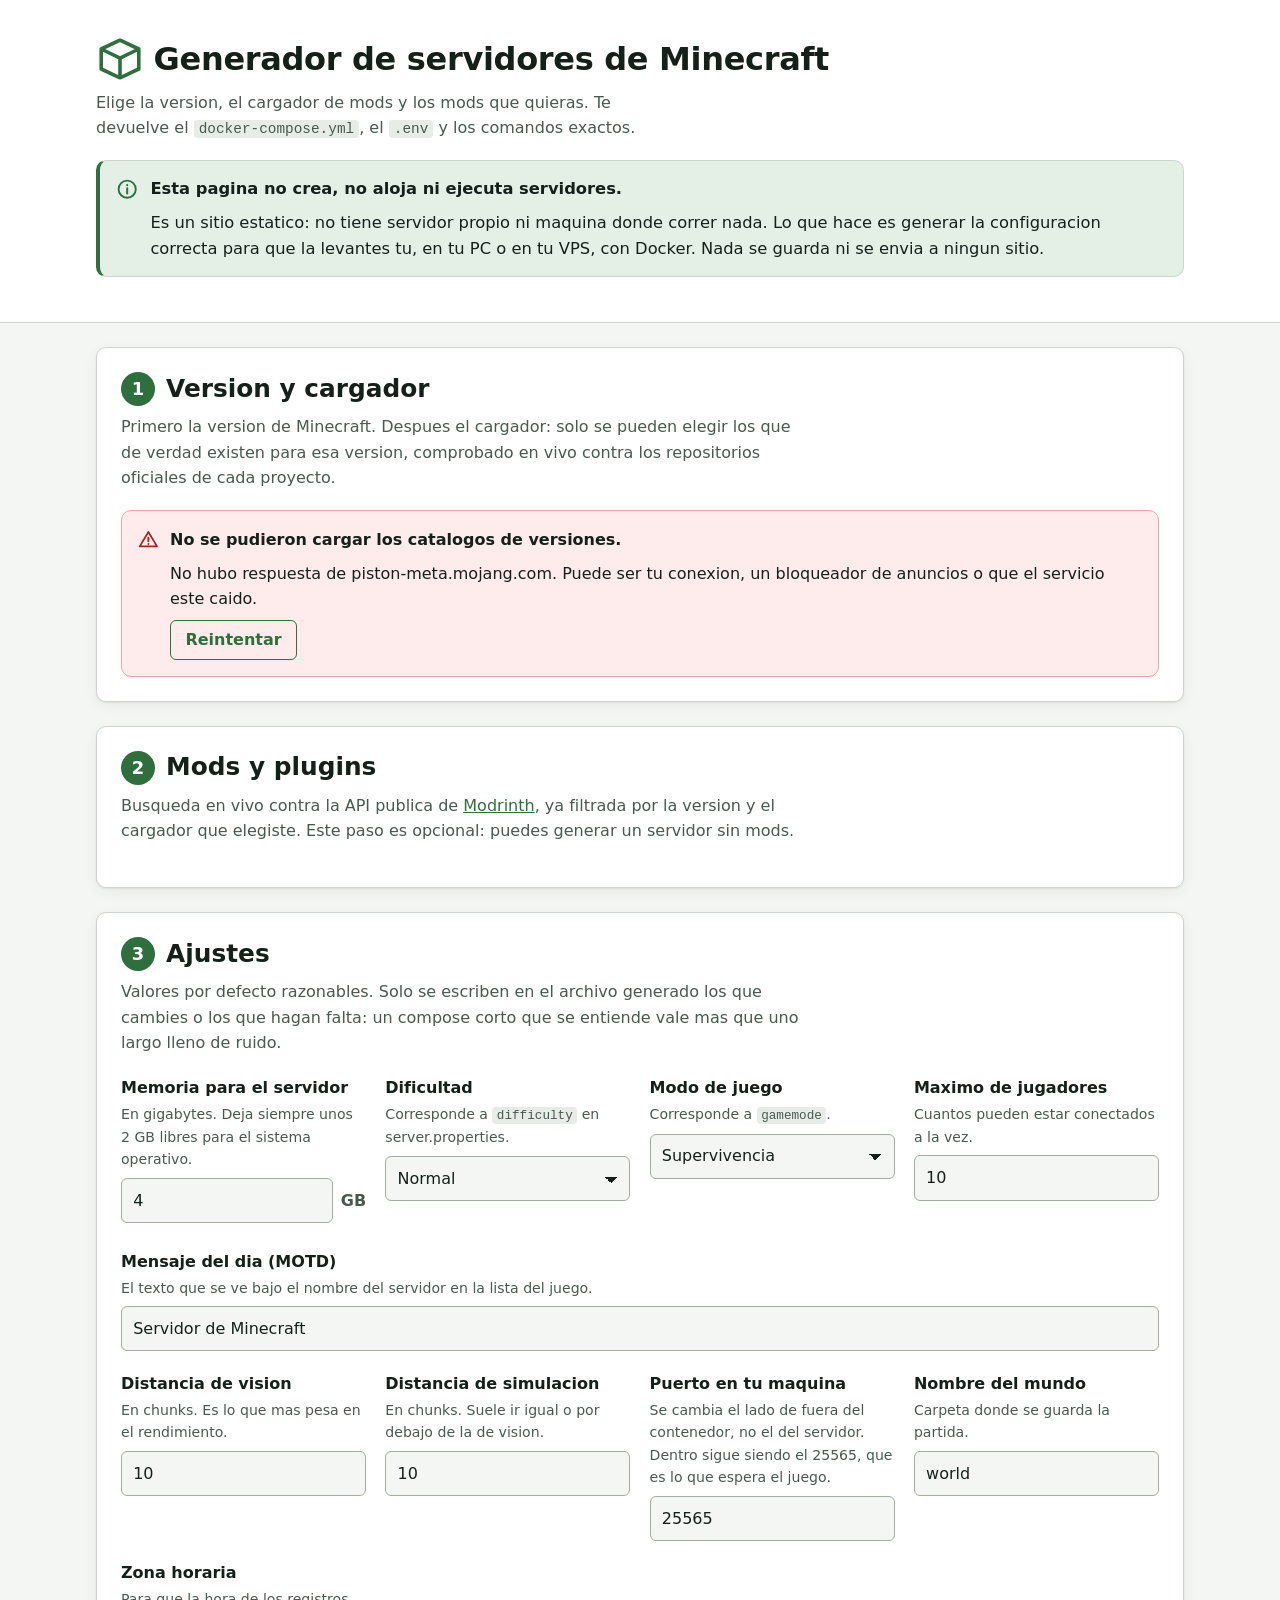
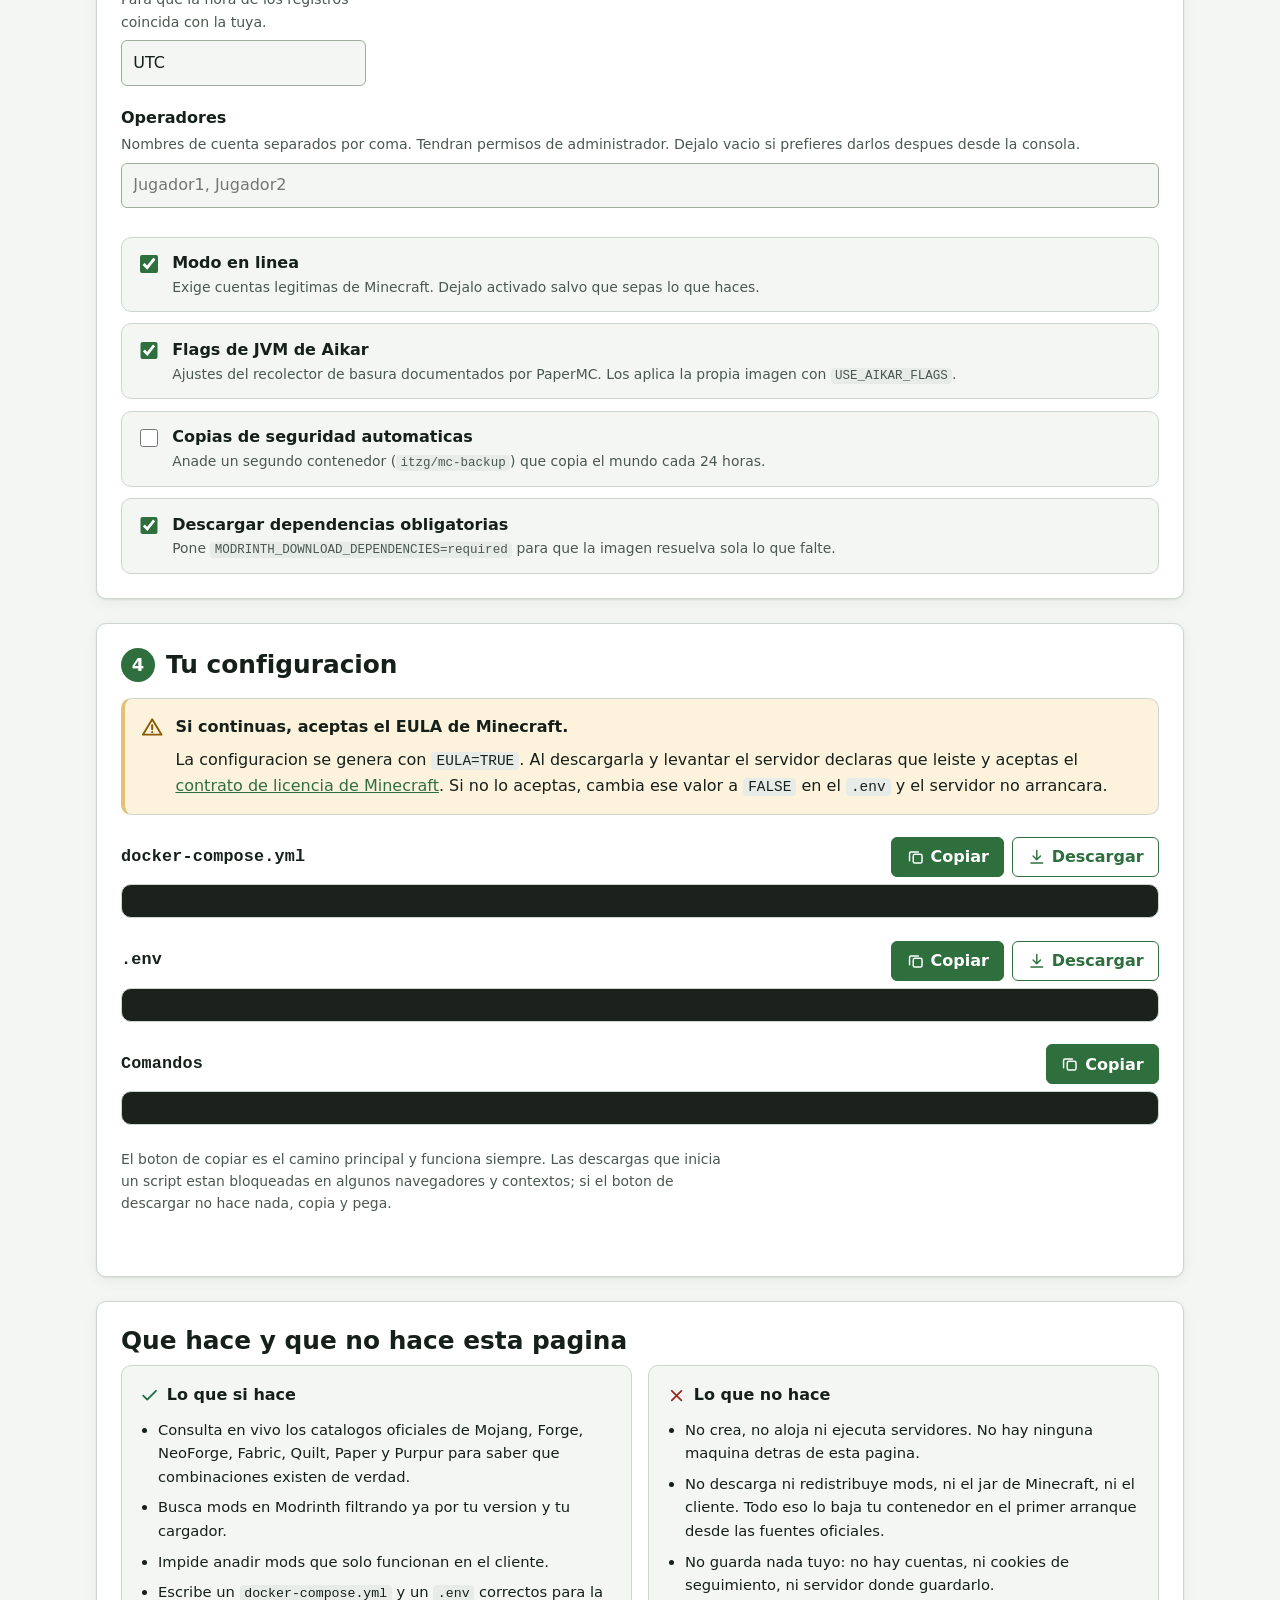
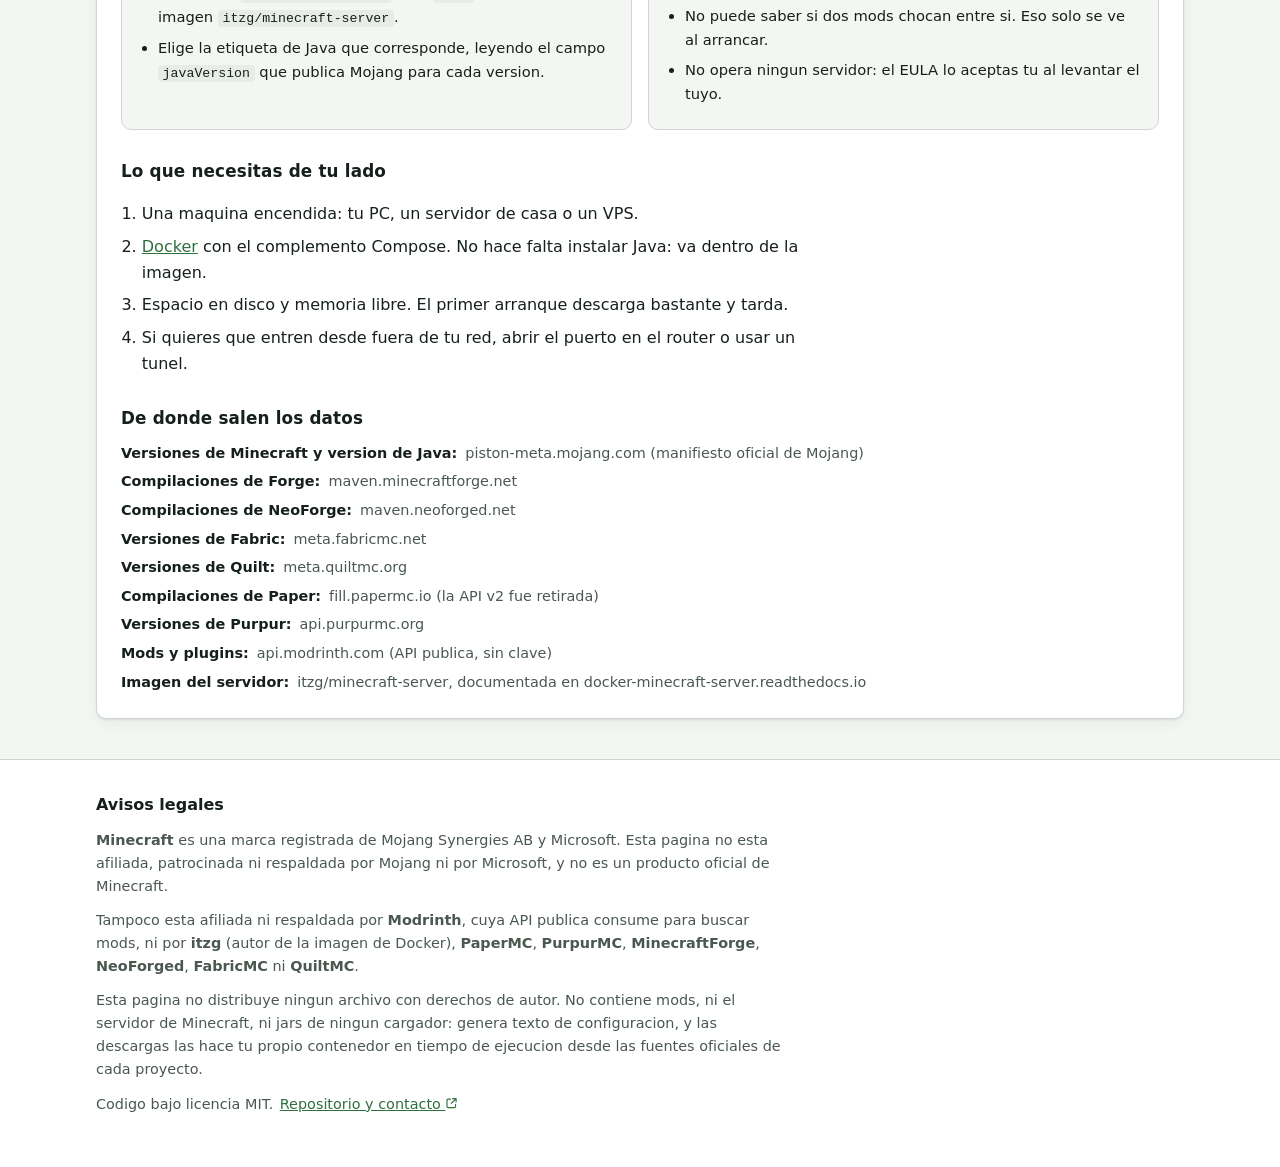
==== commit 524ff53c: "El EULA sale aceptado, con el aviso de que continuar es aceptar Antes salia EULA=FALSE y el servidor" ====
--- a/index.html
+++ b/index.html
@@ -313,12 +313,13 @@
     <div class="aviso aviso--atencion" role="note">
       <svg class="aviso__icono" aria-hidden="true" focusable="false"><use href="#i-aviso"></use></svg>
       <div>
-        <p><strong>El EULA viene sin aceptar, a proposito.</strong></p>
+        <p><strong>Si continuas, aceptas el EULA de Minecraft.</strong></p>
         <p>
-          El archivo generado lleva <code>EULA=FALSE</code> y el servidor no arrancara asi.
-          Poner <code>TRUE</code> es una declaracion tuya de que leiste y aceptas el
+          La configuracion se genera con <code>EULA=TRUE</code>. Al descargarla y levantar
+          el servidor declaras que leiste y aceptas el
           <a href="https://aka.ms/MinecraftEULA" rel="noopener noreferrer" target="_blank">contrato de licencia de Minecraft</a>.
-          Esta pagina no opera ningun servidor y no puede aceptarlo por ti.
+          Si no lo aceptas, cambia ese valor a <code>FALSE</code> en el <code>.env</code>
+          y el servidor no arrancara.
         </p>
       </div>
     </div>
@@ -395,7 +396,7 @@
           <li>No descarga ni redistribuye mods, ni el jar de Minecraft, ni el cliente. Todo eso lo baja tu contenedor en el primer arranque desde las fuentes oficiales.</li>
           <li>No guarda nada tuyo: no hay cuentas, ni cookies de seguimiento, ni servidor donde guardarlo.</li>
           <li>No puede saber si dos mods chocan entre si. Eso solo se ve al arrancar.</li>
-          <li>No acepta el EULA por ti.</li>
+          <li>No opera ningun servidor: el EULA lo aceptas tu al levantar el tuyo.</li>
         </ul>
       </div>
     </div>
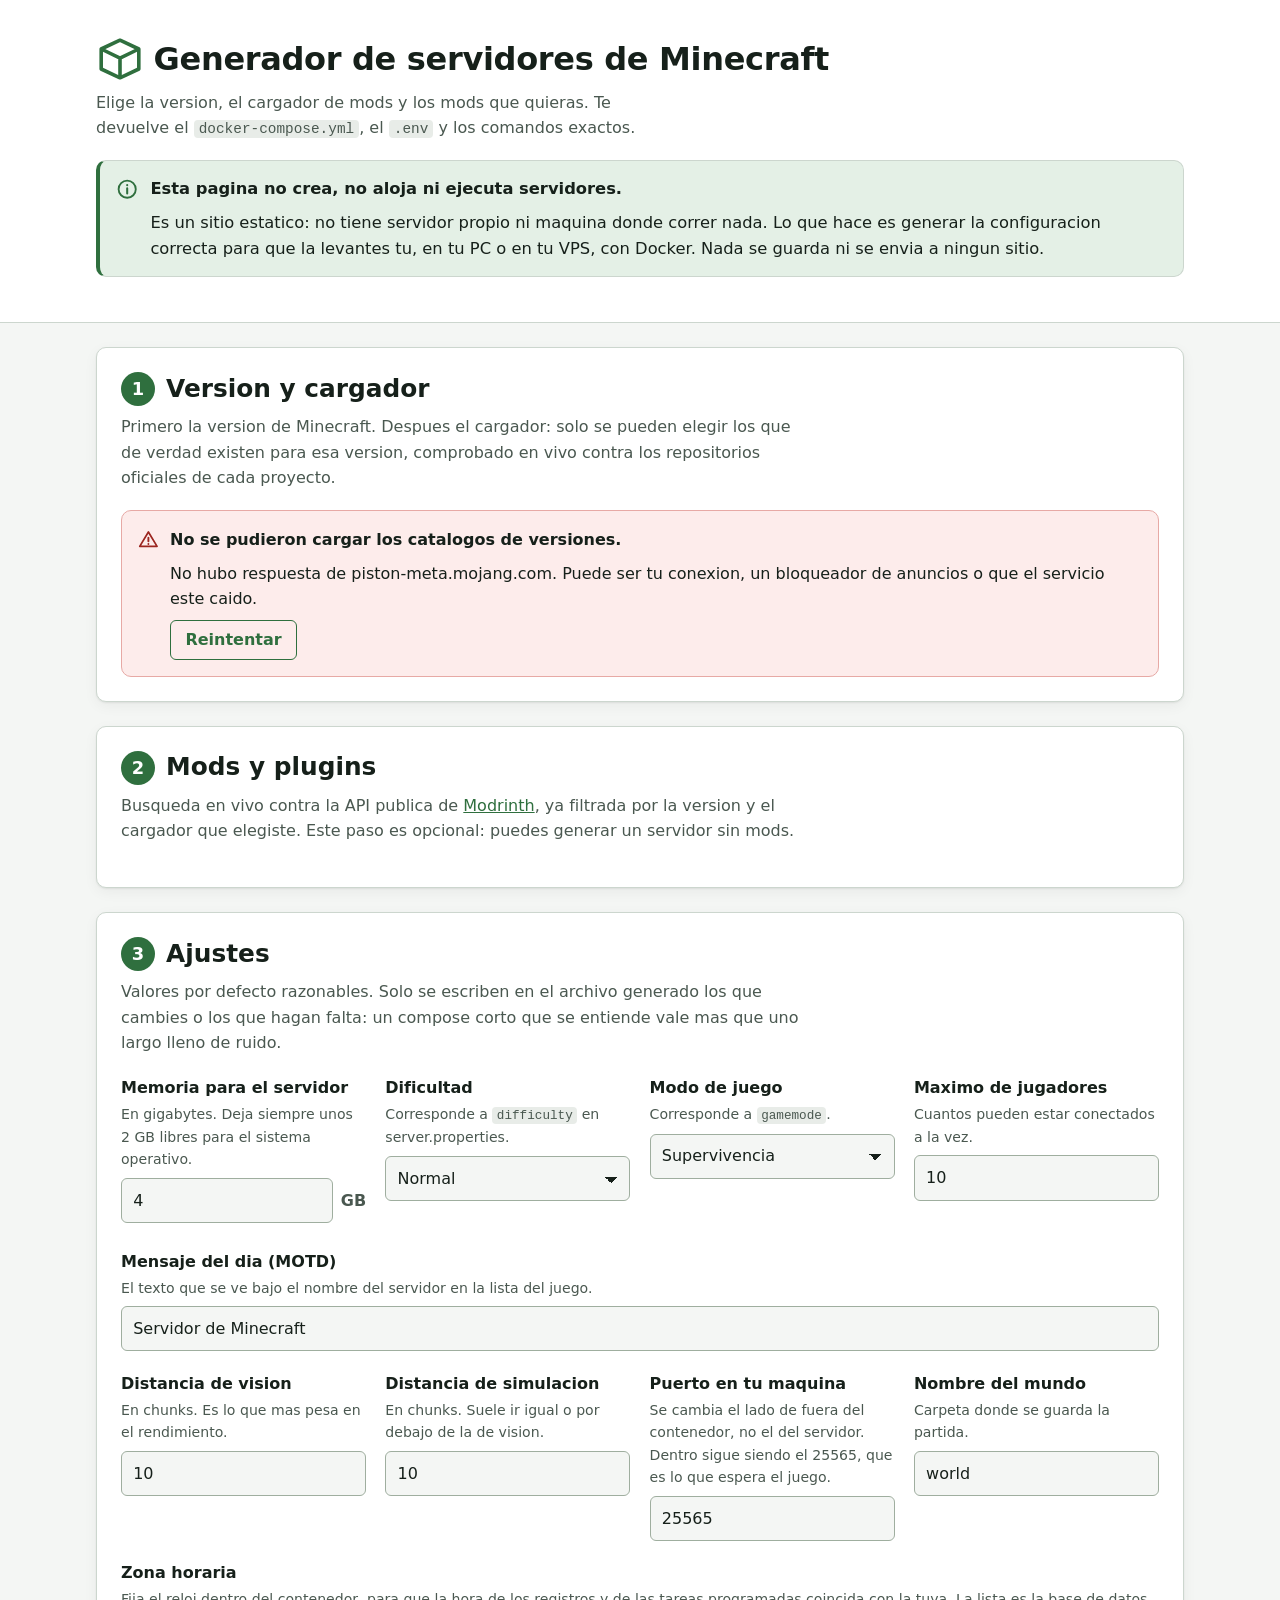
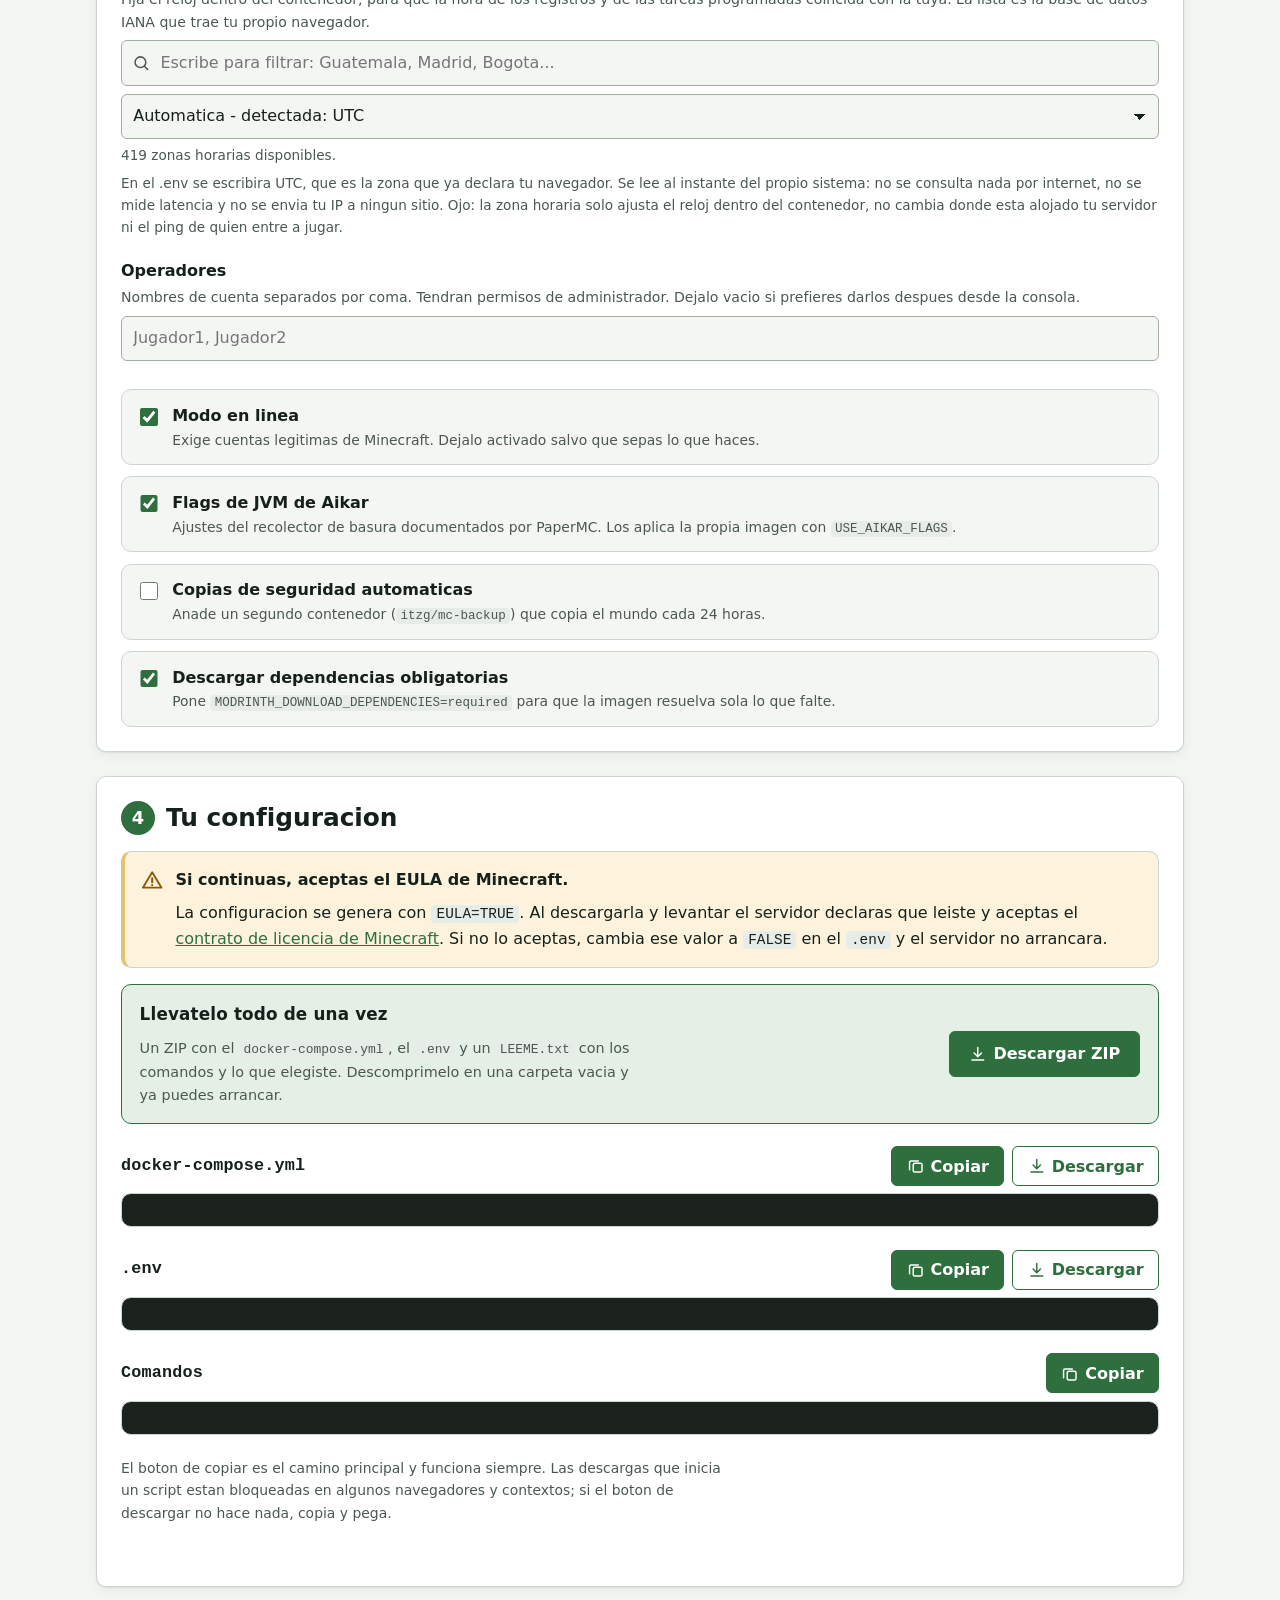
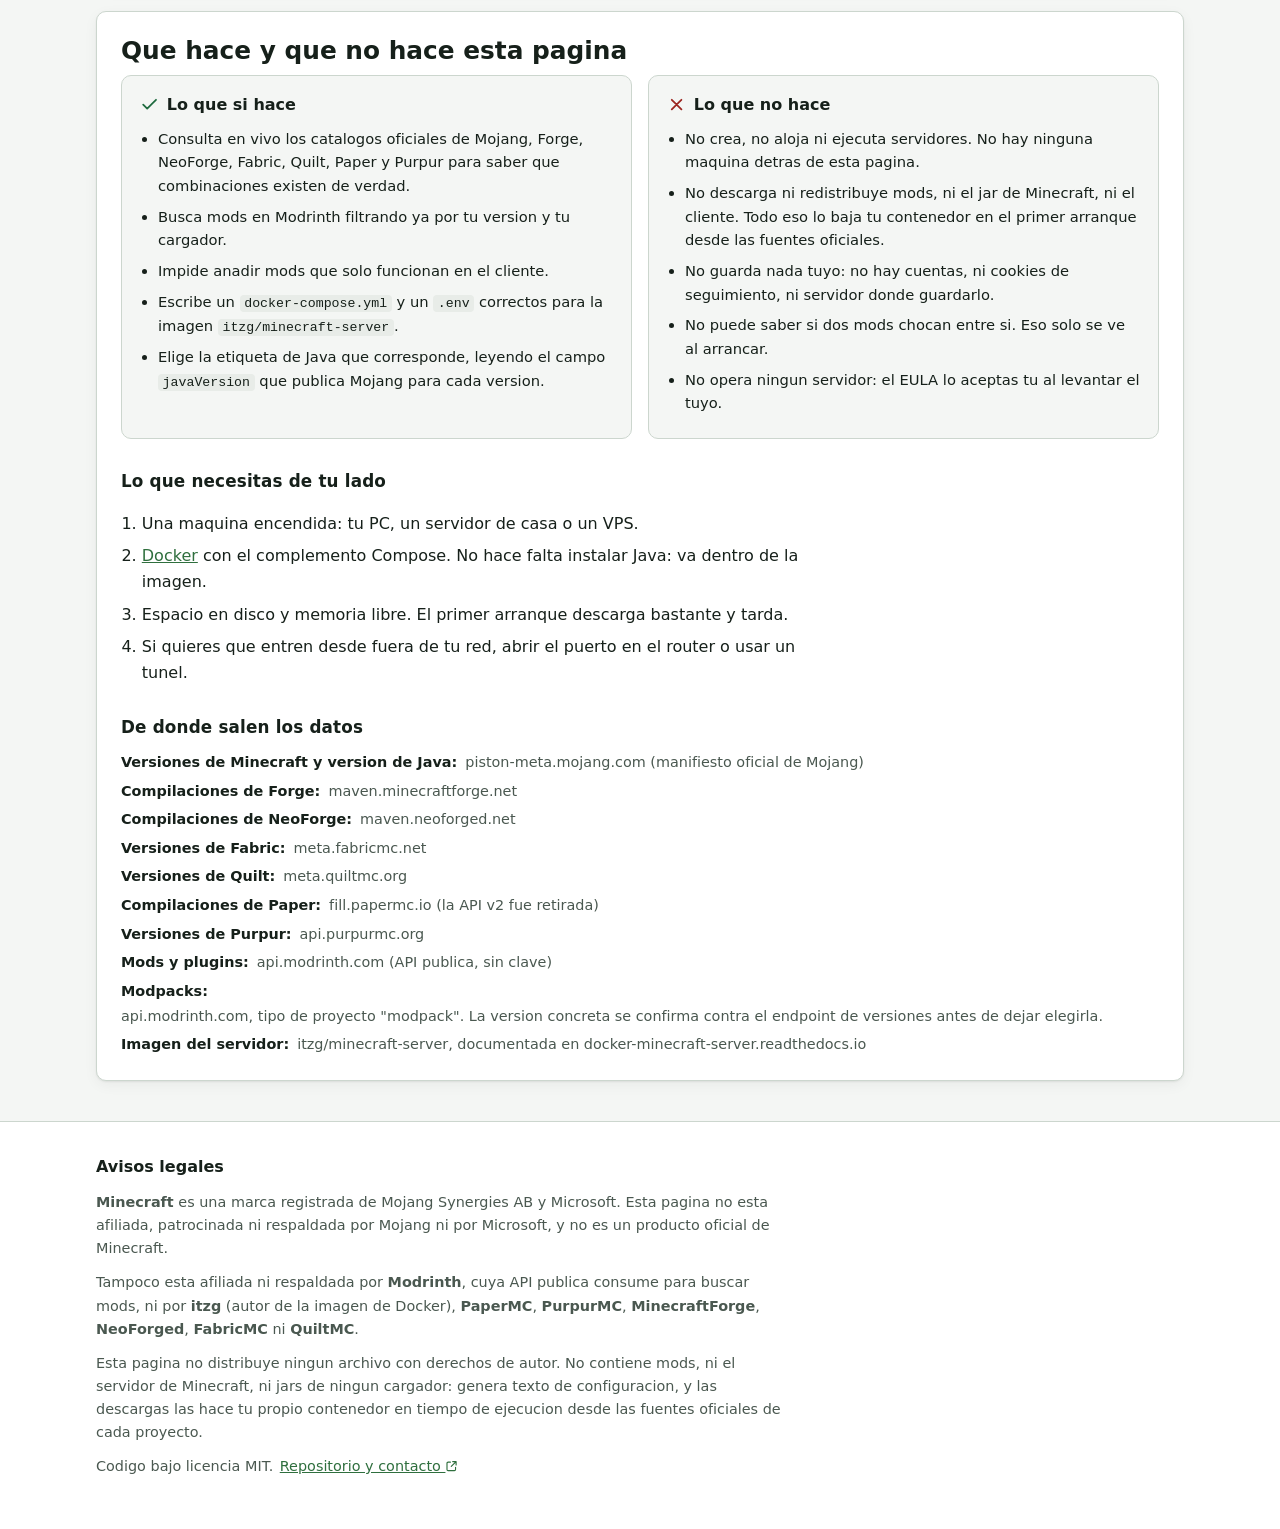
==== commit 6402e609: "Anade descarga en ZIP, modpacks de Modrinth y zona horaria desplegable Cuatro funciones nuevas, sin " ====
--- a/index.html
+++ b/index.html
@@ -140,6 +140,33 @@
     </div>
 
     <div id="bloque-mods" hidden>
+
+      <fieldset class="campo campo--fieldset">
+        <legend class="campo__etiqueta">Que quieres instalar</legend>
+        <p class="campo__ayuda" id="ayuda-modo">
+          Las dos formas no se mezclan: un modpack ya trae dentro su propia lista de mods,
+          y anadir mas encima mezcla versiones que no tienen por que casar entre si.
+        </p>
+        <div class="selector-modo" id="selector-modo" role="radiogroup" aria-describedby="ayuda-modo">
+          <label class="modo">
+            <input type="radio" name="modo-contenido" value="mods" checked>
+            <span class="modo__cuerpo">
+              <span class="modo__nombre">Mods sueltos</span>
+              <span class="modo__desc">Eliges tu uno a uno lo que quieres. La imagen los descarga de Modrinth en cada arranque.</span>
+            </span>
+          </label>
+          <label class="modo">
+            <input type="radio" name="modo-contenido" value="modpack">
+            <span class="modo__cuerpo">
+              <span class="modo__nombre">Modpack completo</span>
+              <span class="modo__desc">Un paquete ya armado por otra persona, con sus mods y su configuracion. Se instala entero.</span>
+            </span>
+          </label>
+        </div>
+      </fieldset>
+
+      <!-- ------------------------- Modo: mods sueltos ------------------------- -->
+      <div id="panel-mods">
       <div class="campo">
         <label class="campo__etiqueta" for="busqueda-mods">Buscar por nombre</label>
         <p class="campo__ayuda" id="ayuda-busqueda">
@@ -167,6 +194,62 @@
           Todavia no elegiste ningun mod. El servidor se generara sin mods.
         </li>
       </ul>
+      </div><!-- /panel-mods -->
+
+      <!-- ------------------------ Modo: modpack completo ---------------------- -->
+      <div id="panel-modpacks" hidden>
+
+        <div class="aviso" role="note" id="modpacks-no-admite" hidden>
+          <svg class="aviso__icono" aria-hidden="true" focusable="false"><use href="#i-info"></use></svg>
+          <div id="modpacks-no-admite-texto"></div>
+        </div>
+
+        <div id="panel-busqueda-modpacks">
+          <div class="campo">
+            <label class="campo__etiqueta" for="busqueda-modpacks">Buscar modpack por nombre</label>
+            <p class="campo__ayuda" id="ayuda-busqueda-modpacks">
+              Ya filtrado por la version y el cargador del paso 1. Los modpacks que solo
+              sirven en el cliente (los de graficos o rendimiento) aparecen marcados y no
+              se pueden elegir.
+            </p>
+            <div class="campo-busqueda">
+              <svg class="campo-busqueda__icono" aria-hidden="true" focusable="false"><use href="#i-buscar"></use></svg>
+              <input type="search" id="busqueda-modpacks" class="control control--busqueda" autocomplete="off"
+                     placeholder="Por ejemplo: Better MC, Cobblemon, Create" aria-describedby="ayuda-busqueda-modpacks">
+            </div>
+          </div>
+
+          <div id="resultados-modpacks" class="resultados" aria-live="polite" aria-busy="false"></div>
+          <div id="paginacion-modpacks" class="paginacion" hidden>
+            <button type="button" class="boton boton--secundario" id="mas-modpacks">Ver mas resultados</button>
+            <p class="paginacion__cuenta" id="cuenta-modpacks"></p>
+          </div>
+        </div>
+
+        <h3 class="subtitulo">Modpack elegido</h3>
+        <div id="elegido-modpack"></div>
+
+        <div class="aviso aviso--atencion" role="note" id="resumen-modpack" hidden>
+          <svg class="aviso__icono" aria-hidden="true" focusable="false"><use href="#i-aviso"></use></svg>
+          <div>
+            <p><strong>Sube la memoria antes de arrancar.</strong></p>
+            <p>
+              La documentacion de la imagen <code>itzg/minecraft-server</code> recomienda poner
+              <code>MEMORY</code> en <strong>4 GB como minimo</strong> para cualquier modpack,
+              porque el valor de fabrica es 1 GB y no le basta a ninguno. Al elegir modpack,
+              el paso 3 sube a 4 GB si lo tenias por debajo.
+            </p>
+            <p>
+              <strong>Cuanta memoria necesita este modpack en concreto, esta pagina no lo sabe.</strong>
+              La API de Modrinth no publica ningun dato de memoria: no existe ese campo ni en el
+              proyecto, ni en la version, ni en el buscador. Cualquier cifra exacta por modpack que
+              vieras aqui estaria inventada. Si el servidor va a tirones, sube de gigabyte en
+              gigabyte, y mira lo que diga el autor del modpack en su pagina.
+            </p>
+          </div>
+        </div>
+      </div><!-- /panel-modpacks -->
+
     </div>
   </section>
 
@@ -255,10 +338,25 @@
         <input type="text" id="mundo" class="control" value="world" maxlength="60">
       </div>
 
-      <div class="campo">
+      <div class="campo campo--ancho">
         <label class="campo__etiqueta" for="zona-horaria">Zona horaria</label>
-        <p class="campo__ayuda">Para que la hora de los registros coincida con la tuya.</p>
-        <input type="text" id="zona-horaria" class="control" value="UTC" maxlength="60">
+        <p class="campo__ayuda" id="ayuda-zona">
+          Fija el reloj dentro del contenedor, para que la hora de los registros y de las
+          tareas programadas coincida con la tuya. La lista es la base de datos IANA que
+          trae tu propio navegador.
+        </p>
+        <div class="campo-zona">
+          <div class="campo-busqueda">
+            <svg class="campo-busqueda__icono" aria-hidden="true" focusable="false"><use href="#i-buscar"></use></svg>
+            <input type="search" id="filtro-zona" class="control control--busqueda" autocomplete="off"
+                   placeholder="Escribe para filtrar: Guatemala, Madrid, Bogota..."
+                   aria-label="Filtrar la lista de zonas horarias"
+                   aria-describedby="cuenta-zonas">
+          </div>
+          <select id="zona-horaria" class="control" aria-describedby="ayuda-zona nota-zona"></select>
+        </div>
+        <p class="campo__nota" id="cuenta-zonas" aria-live="polite"></p>
+        <p class="campo__nota" id="nota-zona"></p>
       </div>
 
       <div class="campo campo--ancho">
@@ -324,6 +422,21 @@
       </div>
     </div>
 
+    <div class="descarga-todo">
+      <div>
+        <h3 class="subtitulo">Llevatelo todo de una vez</h3>
+        <p>
+          Un ZIP con el <code>docker-compose.yml</code>, el <code>.env</code> y un
+          <code>LEEME.txt</code> con los comandos y lo que elegiste. Descomprimelo en una
+          carpeta vacia y ya puedes arrancar.
+        </p>
+      </div>
+      <button type="button" class="boton boton--grande" id="descargar-zip">
+        <svg aria-hidden="true" focusable="false"><use href="#i-descargar"></use></svg>
+        Descargar ZIP
+      </button>
+    </div>
+
     <div class="salida">
       <div class="salida__cabecera">
         <h3 class="subtitulo" id="t-compose">docker-compose.yml</h3>
@@ -447,8 +560,10 @@
 
 <script src="assets/js/api.js"></script>
 <script src="assets/js/compat.js"></script>
+<script src="assets/js/zip.js"></script>
 <script src="assets/js/generador.js"></script>
 <script src="assets/js/mods.js"></script>
+<script src="assets/js/modpacks.js"></script>
 <script src="assets/js/app.js"></script>
 </body>
 </html>
--- a/assets/css/estilos.css
+++ b/assets/css/estilos.css
@@ -706,6 +706,104 @@
 .error-404 h1 { font-size: clamp(1.6rem, 1.2rem + 2vw, 2.4rem); margin: 0 0 .6rem; }
 .error-404 p { color: var(--texto-suave); max-width: 52ch; margin: 0 auto 1.2rem; }
 .error-404 .marca { justify-content: center; }
+
+/* --------------------- Selector de mods contra modpack -------------------- */
+/* Mismo patron visual que las tarjetas de cargador: el radio de verdad sigue
+   ahi, solo que oculto, asi que el teclado y los lectores de pantalla lo
+   recorren como cualquier grupo de radios. */
+.selector-modo {
+  display: grid;
+  grid-template-columns: repeat(auto-fit, minmax(16rem, 1fr));
+  gap: .7rem;
+}
+.modo {
+  position: relative;
+  display: block;
+  border: 2px solid var(--borde);
+  border-radius: var(--radio);
+  background: var(--fondo);
+  padding: .85rem .9rem;
+  cursor: pointer;
+}
+.modo:hover { border-color: var(--acento); }
+.modo input {
+  position: absolute;
+  opacity: 0;
+  width: 1px;
+  height: 1px;
+}
+.modo:has(input:checked) {
+  border-color: var(--acento);
+  background: var(--acento-claro);
+}
+.modo:has(input:focus-visible) {
+  outline: 3px solid var(--acento);
+  outline-offset: 2px;
+}
+.modo__cuerpo { display: block; }
+.modo__nombre { display: block; font-weight: 700; }
+.modo__desc {
+  display: block;
+  margin-top: .25rem;
+  font-size: .85rem;
+  color: var(--texto-suave);
+}
+
+/* ----------------------------- Modpack elegido ---------------------------- */
+.modpack-elegido {
+  border: 1px solid var(--borde);
+  border-radius: var(--radio);
+  background: var(--fondo);
+  padding: .9rem 1rem;
+}
+.modpack-elegido__cabecera {
+  display: flex;
+  align-items: center;
+  gap: .7rem;
+  margin-bottom: .7rem;
+}
+.modpack-elegido__cabecera .elegido__icono { width: 2.6rem; height: 2.6rem; }
+.modpack-elegido dl {
+  display: grid;
+  grid-template-columns: auto 1fr;
+  gap: .3rem .9rem;
+  margin: 0;
+  font-size: .92rem;
+}
+.modpack-elegido dt { color: var(--texto-suave); }
+.modpack-elegido dd { margin: 0; font-weight: 600; overflow-wrap: anywhere; }
+
+/* ------------------------------ Zona horaria ------------------------------ */
+/* El filtro va encima del desplegable: con mas de 400 zonas, la busqueda por
+   primera letra que trae el navegador no basta para encontrar nada. */
+.campo-zona { display: grid; gap: .5rem; }
+
+/* ----------------------------- Descargar todo ----------------------------- */
+.descarga-todo {
+  display: flex;
+  align-items: center;
+  justify-content: space-between;
+  gap: 1rem;
+  flex-wrap: wrap;
+  margin: 0 0 1.4rem;
+  padding: 1rem 1.1rem;
+  border: 1px solid var(--acento);
+  border-radius: var(--radio);
+  background: var(--acento-claro);
+}
+.descarga-todo .subtitulo { margin-top: 0; }
+.descarga-todo p {
+  margin: .3rem 0 0;
+  font-size: .9rem;
+  color: var(--texto-suave);
+  max-width: 54ch;
+}
+.boton--grande {
+  font-size: 1rem;
+  padding: .7rem 1.2rem;
+  min-height: 2.9rem;
+  flex: 0 0 auto;
+}
 
 /* ------------------------- Pantallas estrechas ---------------------------- */
 @media (max-width: 40rem) {
@@ -723,4 +821,8 @@
   .codigo { font-size: .8rem; padding: .8rem; }
   .resumen-eleccion dl { grid-template-columns: 1fr; gap: 0 0; }
   .resumen-eleccion dd { margin-bottom: .45rem; }
-}
+  .modpack-elegido dl { grid-template-columns: 1fr; gap: 0 0; }
+  .modpack-elegido dd { margin-bottom: .45rem; }
+  .descarga-todo { flex-direction: column; align-items: stretch; }
+  .descarga-todo .boton--grande { width: 100%; justify-content: center; }
+}
